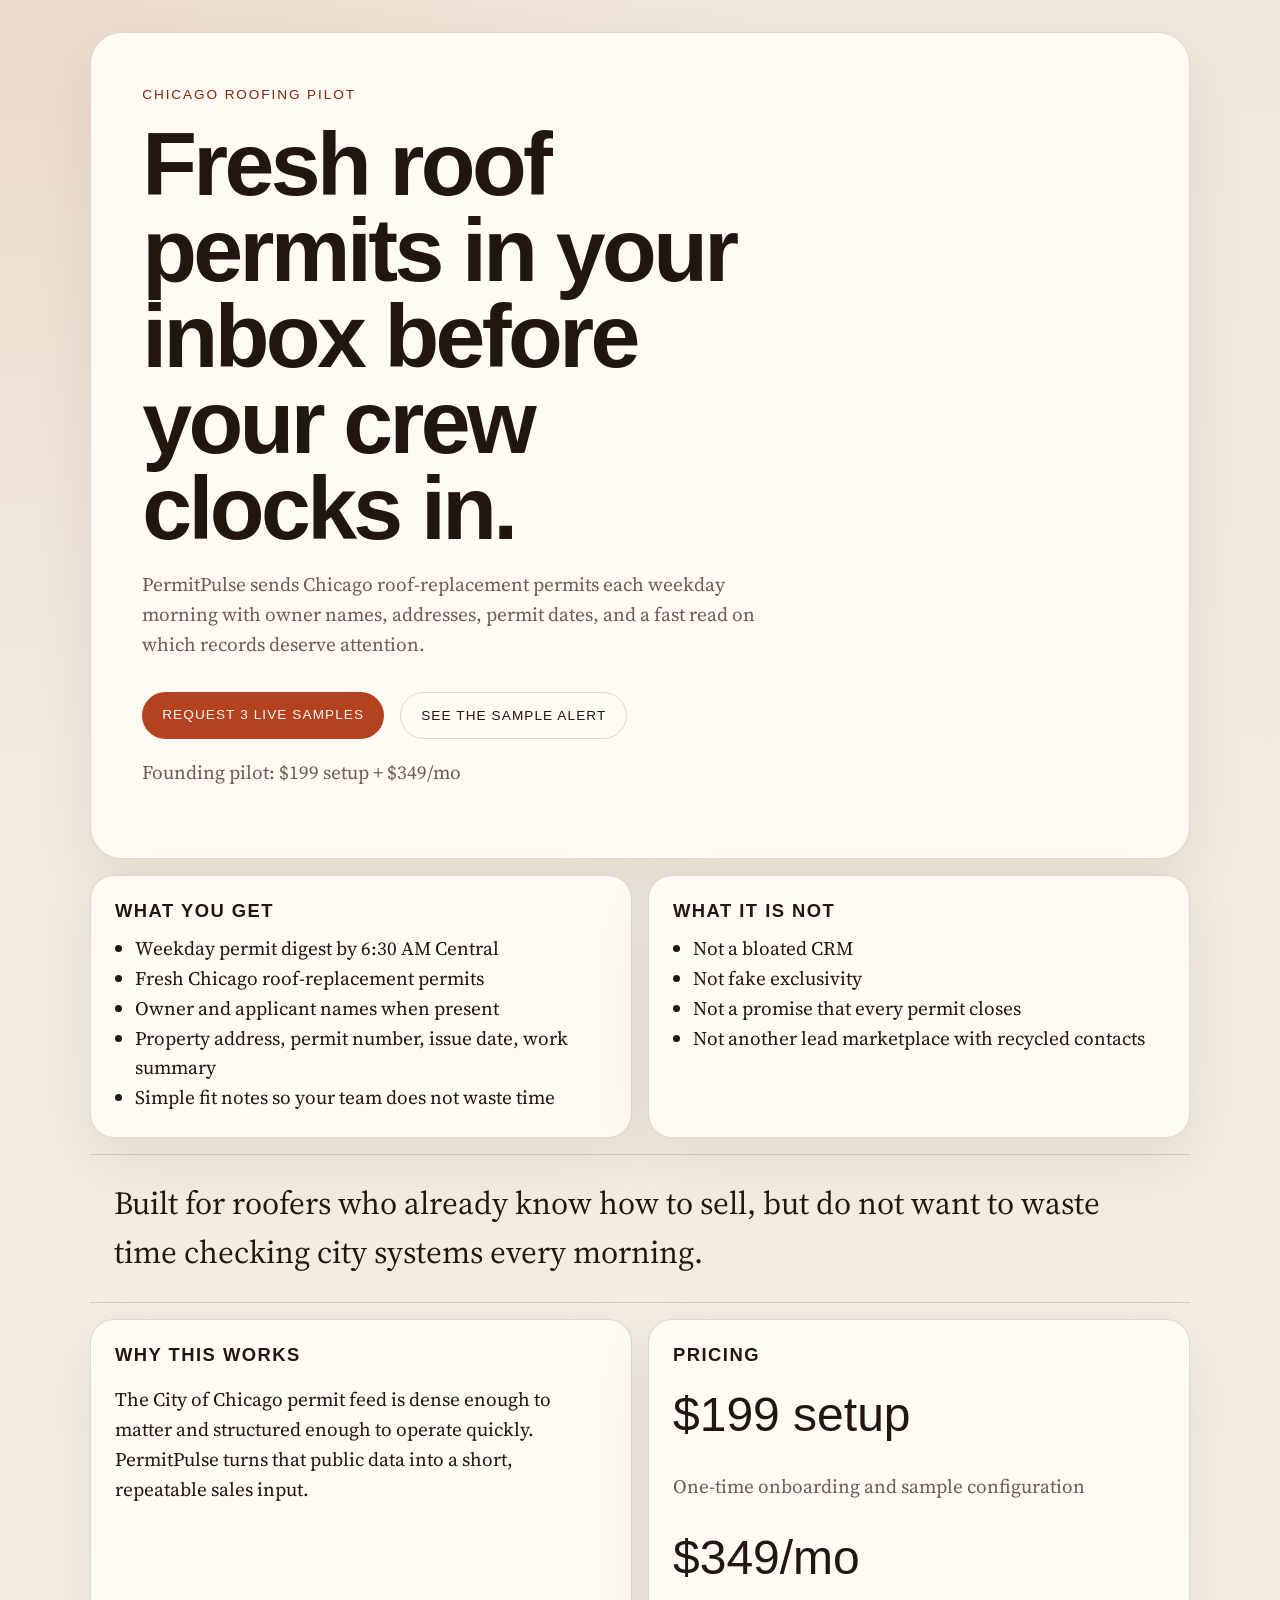
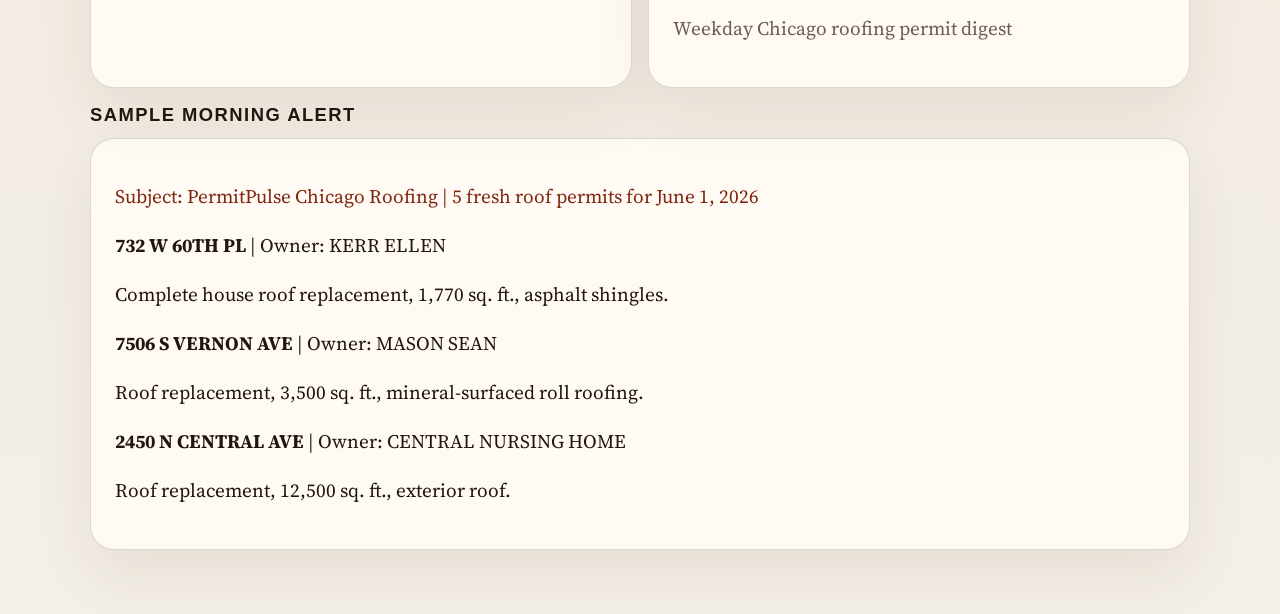
==== index.html @ eaee1e9c "Initial PermitPulse launch pack" ====
<!DOCTYPE html>
<html lang="en">
  <head>
    <meta charset="UTF-8" />
    <meta name="viewport" content="width=device-width, initial-scale=1.0" />
    <title>PermitPulse | Chicago Roofing Permit Alerts</title>
    <link rel="preconnect" href="https://fonts.googleapis.com" />
    <link rel="preconnect" href="https://fonts.gstatic.com" crossorigin />
    <link
      href="https://fonts.googleapis.com/css2?family=Archivo+Expanded:wght@500;700&family=Source+Serif+4:opsz,wght@8..60,400;8..60,600&display=swap"
      rel="stylesheet"
    />
    <link rel="stylesheet" href="styles.css" />
  </head>
  <body>
    <main class="page">
      <section class="hero">
        <p class="eyebrow">Chicago Roofing Pilot</p>
        <h1>Fresh roof permits in your inbox before your crew clocks in.</h1>
        <p class="lede">
          PermitPulse sends Chicago roof-replacement permits each weekday morning
          with owner names, addresses, permit dates, and a fast read on which
          records deserve attention.
        </p>
        <div class="hero-actions">
          <a class="button button-solid" href="mailto:your-email@example.com?subject=PermitPulse%20Chicago%20Roofing%20Pilot">
            Request 3 live samples
          </a>
          <a class="button button-ghost" href="#sample">See the sample alert</a>
        </div>
        <p class="meta">Founding pilot: $199 setup + $349/mo</p>
      </section>

      <section class="grid">
        <article>
          <h2>What you get</h2>
          <ul>
            <li>Weekday permit digest by 6:30 AM Central</li>
            <li>Fresh Chicago roof-replacement permits</li>
            <li>Owner and applicant names when present</li>
            <li>Property address, permit number, issue date, work summary</li>
            <li>Simple fit notes so your team does not waste time</li>
          </ul>
        </article>
        <article>
          <h2>What it is not</h2>
          <ul>
            <li>Not a bloated CRM</li>
            <li>Not fake exclusivity</li>
            <li>Not a promise that every permit closes</li>
            <li>Not another lead marketplace with recycled contacts</li>
          </ul>
        </article>
      </section>

      <section class="band">
        <p>
          Built for roofers who already know how to sell, but do not want to
          waste time checking city systems every morning.
        </p>
      </section>

      <section class="grid">
        <article>
          <h2>Why this works</h2>
          <p>
            The City of Chicago permit feed is dense enough to matter and
            structured enough to operate quickly. PermitPulse turns that public
            data into a short, repeatable sales input.
          </p>
        </article>
        <article>
          <h2>Pricing</h2>
          <p class="price">$199 setup</p>
          <p class="price-sub">One-time onboarding and sample configuration</p>
          <p class="price">$349/mo</p>
          <p class="price-sub">Weekday Chicago roofing permit digest</p>
        </article>
      </section>

      <section id="sample" class="sample">
        <h2>Sample morning alert</h2>
        <div class="sample-card">
          <p class="sample-subject">
            Subject: PermitPulse Chicago Roofing | 5 fresh roof permits for June 1, 2026
          </p>
          <p><strong>732 W 60TH PL</strong> | Owner: KERR ELLEN</p>
          <p>Complete house roof replacement, 1,770 sq. ft., asphalt shingles.</p>
          <p><strong>7506 S VERNON AVE</strong> | Owner: MASON SEAN</p>
          <p>Roof replacement, 3,500 sq. ft., mineral-surfaced roll roofing.</p>
          <p><strong>2450 N CENTRAL AVE</strong> | Owner: CENTRAL NURSING HOME</p>
          <p>Roof replacement, 12,500 sq. ft., exterior roof.</p>
        </div>
      </section>
    </main>
  </body>
</html>
---- styles.css ----
:root {
  --bg: #f4efe7;
  --paper: #fffaf2;
  --ink: #21170f;
  --muted: #6d5d50;
  --accent: #b4411f;
  --accent-deep: #7f2710;
  --line: rgba(33, 23, 15, 0.15);
}

* {
  box-sizing: border-box;
}

body {
  margin: 0;
  min-height: 100vh;
  background:
    radial-gradient(circle at top left, rgba(180, 65, 31, 0.08), transparent 30%),
    linear-gradient(180deg, #efe7db 0%, var(--bg) 100%);
  color: var(--ink);
  font-family: "Source Serif 4", serif;
}

.page {
  width: min(1100px, calc(100vw - 2rem));
  margin: 0 auto;
  padding: 2rem 0 4rem;
}

.hero,
.grid article,
.sample-card {
  background: color-mix(in srgb, var(--paper) 92%, white 8%);
  border: 1px solid var(--line);
  box-shadow: 0 24px 60px rgba(64, 38, 18, 0.08);
}

.hero {
  padding: clamp(2rem, 4vw, 4rem);
  border-radius: 2rem;
}

.eyebrow,
h1,
h2,
.price {
  font-family: "Archivo Expanded", sans-serif;
}

.eyebrow {
  margin: 0 0 1rem;
  color: var(--accent-deep);
  font-size: 0.85rem;
  letter-spacing: 0.14em;
  text-transform: uppercase;
}

h1 {
  margin: 0;
  max-width: 12ch;
  font-size: clamp(2.8rem, 7vw, 5.8rem);
  line-height: 0.96;
  letter-spacing: -0.04em;
}

.lede,
.meta,
li,
p {
  font-size: clamp(1.05rem, 2vw, 1.2rem);
  line-height: 1.55;
}

.lede {
  max-width: 40rem;
  color: var(--muted);
}

.hero-actions {
  display: flex;
  flex-wrap: wrap;
  gap: 1rem;
  margin: 2rem 0 1rem;
}

.button {
  display: inline-block;
  padding: 0.95rem 1.25rem;
  border-radius: 999px;
  font-family: "Archivo Expanded", sans-serif;
  font-size: 0.85rem;
  text-decoration: none;
  text-transform: uppercase;
  letter-spacing: 0.08em;
}

.button-solid {
  background: var(--accent);
  color: #fff6ef;
}

.button-ghost {
  border: 1px solid var(--line);
  color: var(--ink);
}

.meta,
.price-sub {
  color: var(--muted);
}

.grid {
  display: grid;
  grid-template-columns: repeat(2, minmax(0, 1fr));
  gap: 1rem;
  margin-top: 1rem;
}

.grid article,
.sample-card {
  padding: 1.5rem;
  border-radius: 1.5rem;
}

h2 {
  margin-top: 0;
  margin-bottom: 0.75rem;
  font-size: 1.15rem;
  text-transform: uppercase;
  letter-spacing: 0.08em;
}

ul {
  margin: 0;
  padding-left: 1.25rem;
}

.band {
  margin: 1rem 0;
  padding: 1.5rem;
  border-top: 1px solid var(--line);
  border-bottom: 1px solid var(--line);
}

.band p {
  margin: 0;
  font-size: clamp(1.3rem, 2.8vw, 2rem);
}

.price {
  margin: 0;
  font-size: clamp(2rem, 5vw, 3rem);
}

.sample {
  margin-top: 1rem;
}

.sample-subject {
  color: var(--accent-deep);
}

@media (max-width: 800px) {
  .grid {
    grid-template-columns: 1fr;
  }

  h1 {
    max-width: none;
  }
}
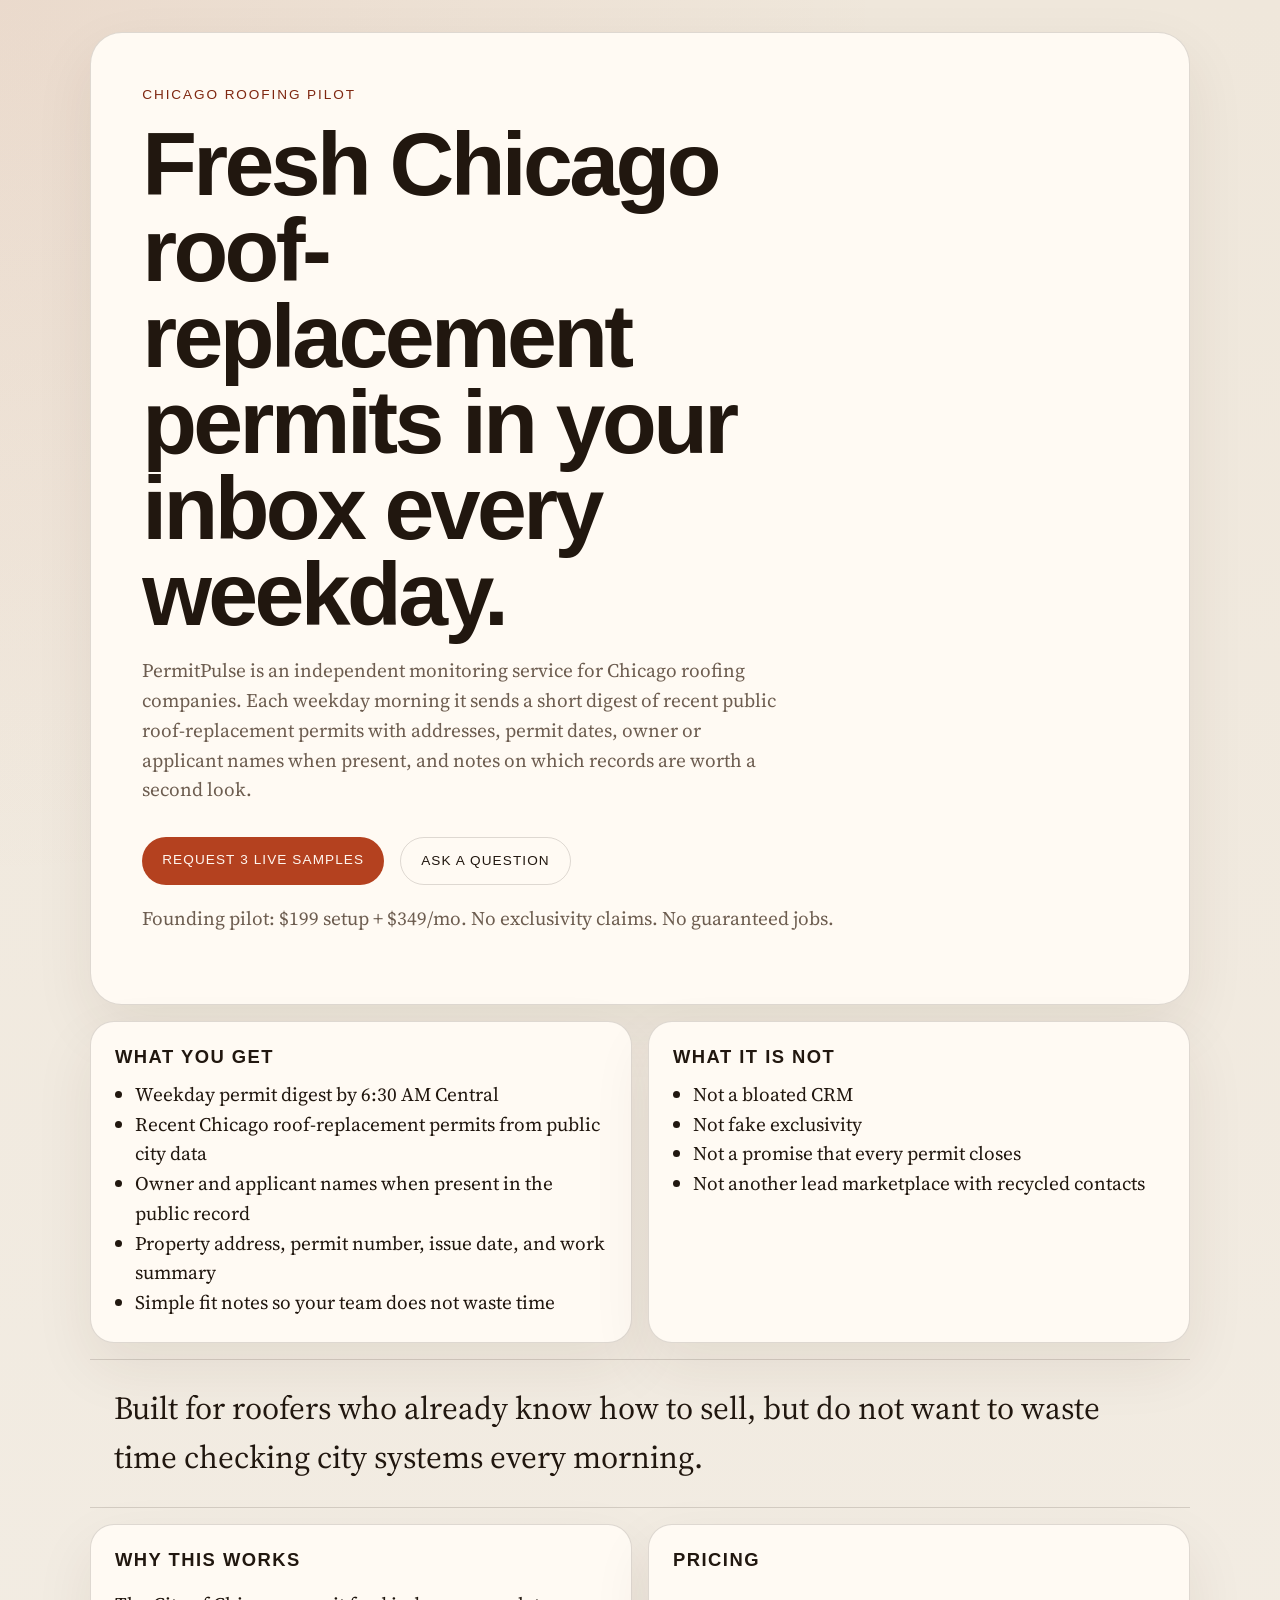
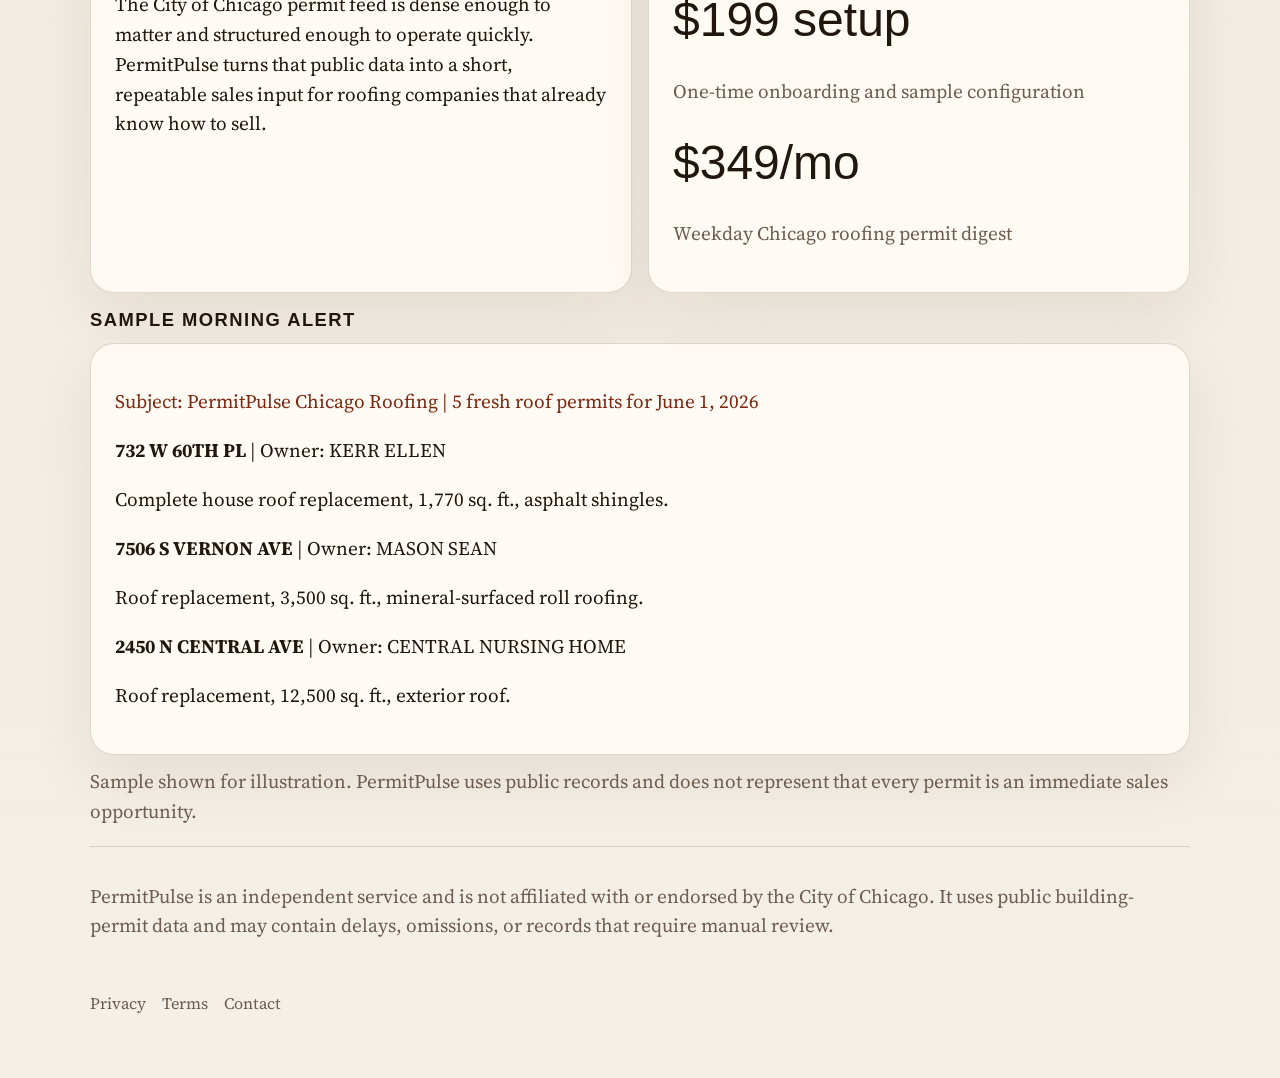
==== commit 2e53e100: "Finish PermitPulse pre-outreach launch state" ====
--- a/index.html
+++ b/index.html
@@ -16,19 +16,23 @@
     <main class="page">
       <section class="hero">
         <p class="eyebrow">Chicago Roofing Pilot</p>
-        <h1>Fresh roof permits in your inbox before your crew clocks in.</h1>
+        <h1>Fresh Chicago roof-replacement permits in your inbox every weekday.</h1>
         <p class="lede">
-          PermitPulse sends Chicago roof-replacement permits each weekday morning
-          with owner names, addresses, permit dates, and a fast read on which
-          records deserve attention.
+          PermitPulse is an independent monitoring service for Chicago roofing
+          companies. Each weekday morning it sends a short digest of recent
+          public roof-replacement permits with addresses, permit dates, owner or
+          applicant names when present, and notes on which records are worth a
+          second look.
         </p>
         <div class="hero-actions">
-          <a class="button button-solid" href="mailto:your-email@example.com?subject=PermitPulse%20Chicago%20Roofing%20Pilot">
+          <a class="button button-solid" href="mailto:henryvanness3@gmail.com?subject=PermitPulse%20Chicago%20Roofing%20Pilot%20Samples">
             Request 3 live samples
           </a>
-          <a class="button button-ghost" href="#sample">See the sample alert</a>
+          <a class="button button-ghost" href="mailto:henryvanness3@gmail.com?subject=PermitPulse%20Chicago%20Roofing%20Questions">
+            Ask a question
+          </a>
         </div>
-        <p class="meta">Founding pilot: $199 setup + $349/mo</p>
+        <p class="meta">Founding pilot: $199 setup + $349/mo. No exclusivity claims. No guaranteed jobs.</p>
       </section>
 
       <section class="grid">
@@ -36,9 +40,9 @@
           <h2>What you get</h2>
           <ul>
             <li>Weekday permit digest by 6:30 AM Central</li>
-            <li>Fresh Chicago roof-replacement permits</li>
-            <li>Owner and applicant names when present</li>
-            <li>Property address, permit number, issue date, work summary</li>
+            <li>Recent Chicago roof-replacement permits from public city data</li>
+            <li>Owner and applicant names when present in the public record</li>
+            <li>Property address, permit number, issue date, and work summary</li>
             <li>Simple fit notes so your team does not waste time</li>
           </ul>
         </article>
@@ -66,7 +70,8 @@
           <p>
             The City of Chicago permit feed is dense enough to matter and
             structured enough to operate quickly. PermitPulse turns that public
-            data into a short, repeatable sales input.
+            data into a short, repeatable sales input for roofing companies that
+            already know how to sell.
           </p>
         </article>
         <article>
@@ -91,7 +96,24 @@
           <p><strong>2450 N CENTRAL AVE</strong> | Owner: CENTRAL NURSING HOME</p>
           <p>Roof replacement, 12,500 sq. ft., exterior roof.</p>
         </div>
+        <p class="sample-note">
+          Sample shown for illustration. PermitPulse uses public records and does
+          not represent that every permit is an immediate sales opportunity.
+        </p>
       </section>
+      <section class="disclosure">
+        <p>
+          PermitPulse is an independent service and is not affiliated with or
+          endorsed by the City of Chicago. It uses public building-permit data
+          and may contain delays, omissions, or records that require manual
+          review.
+        </p>
+      </section>
+      <footer class="footer">
+        <a href="privacy.html">Privacy</a>
+        <a href="terms.html">Terms</a>
+        <a href="mailto:henryvanness3@gmail.com">Contact</a>
+      </footer>
     </main>
   </body>
 </html>
--- a/styles.css
+++ b/styles.css
@@ -161,6 +161,41 @@
   color: var(--accent-deep);
 }
 
+.sample-note,
+.disclosure p,
+.footer a {
+  color: var(--muted);
+}
+
+.sample-note {
+  margin-top: 0.75rem;
+}
+
+.disclosure {
+  margin-top: 1rem;
+  padding: 1rem 0;
+  border-top: 1px solid var(--line);
+}
+
+.footer {
+  display: flex;
+  flex-wrap: wrap;
+  gap: 1rem;
+  padding-top: 1rem;
+}
+
+.footer a {
+  text-decoration: none;
+}
+
+.legal-page .hero {
+  margin-bottom: 1rem;
+}
+
+.legal-grid {
+  margin-top: 0;
+}
+
 @media (max-width: 800px) {
   .grid {
     grid-template-columns: 1fr;
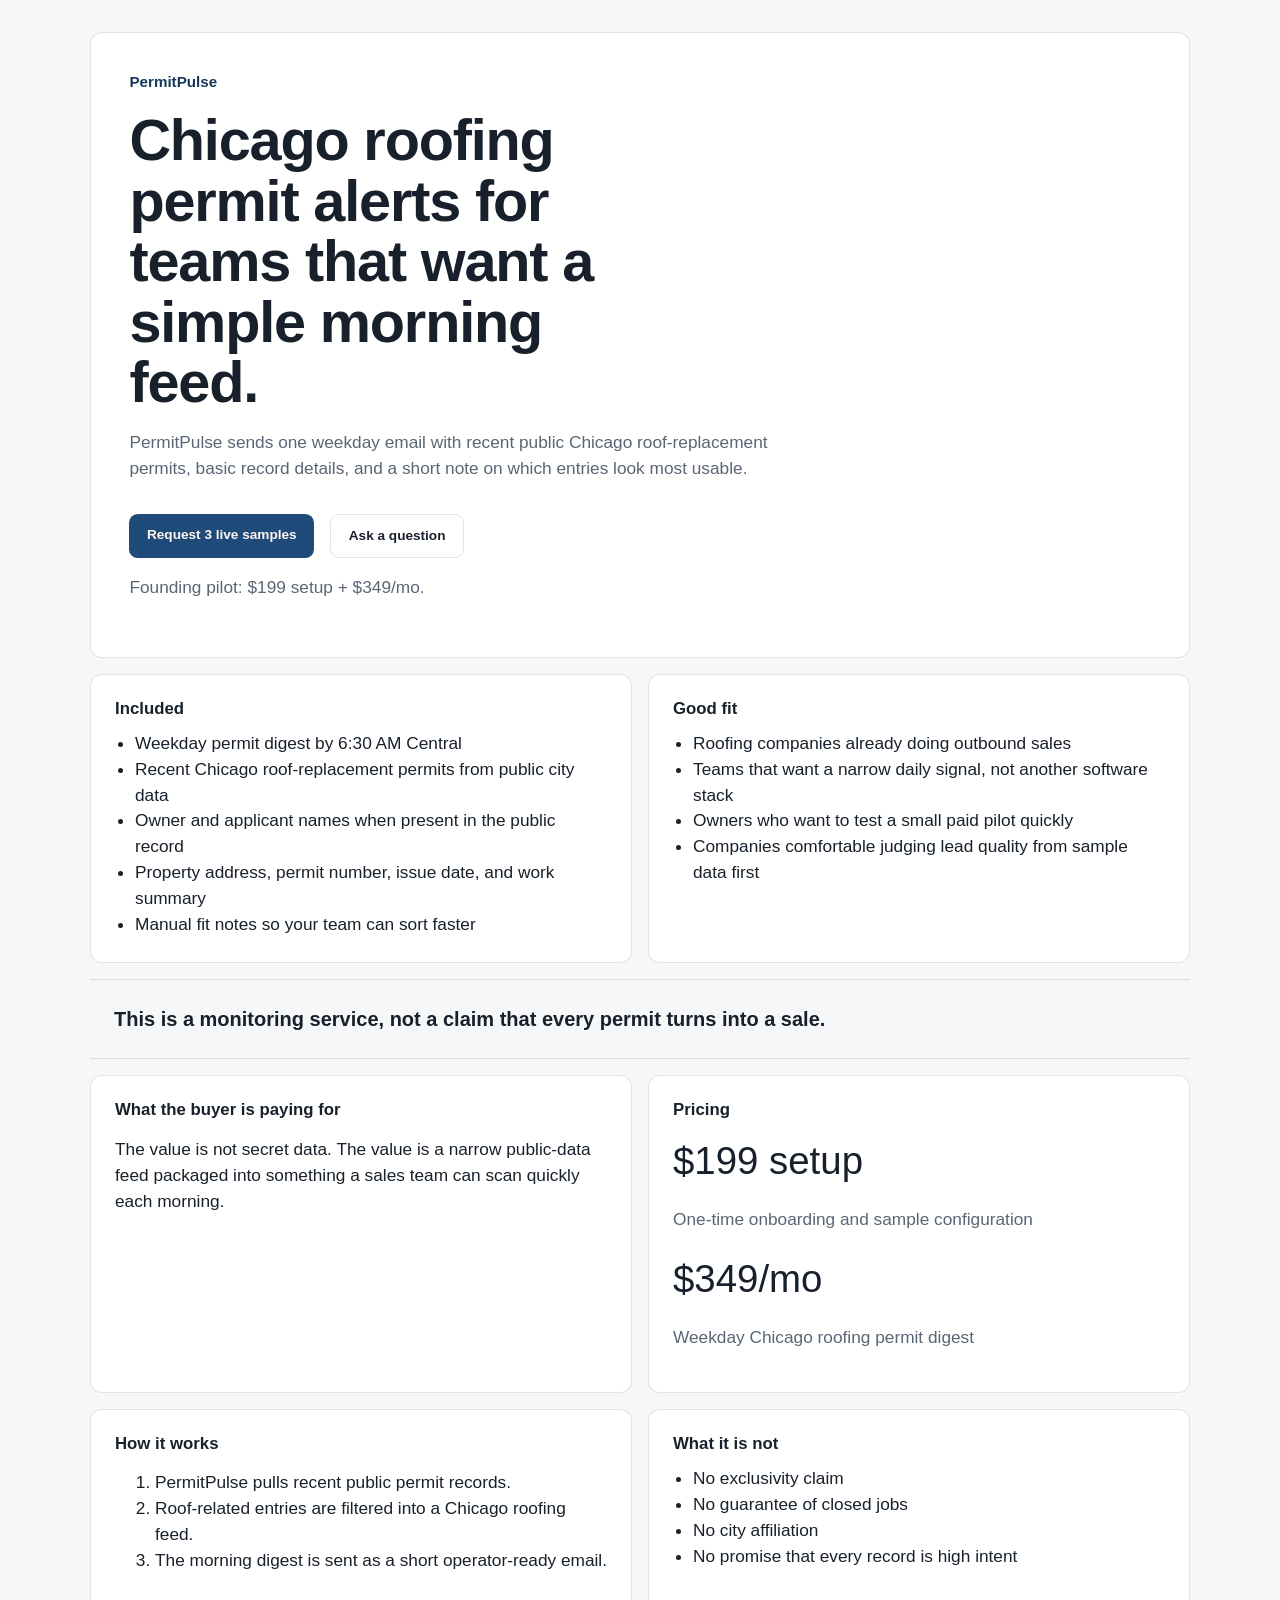
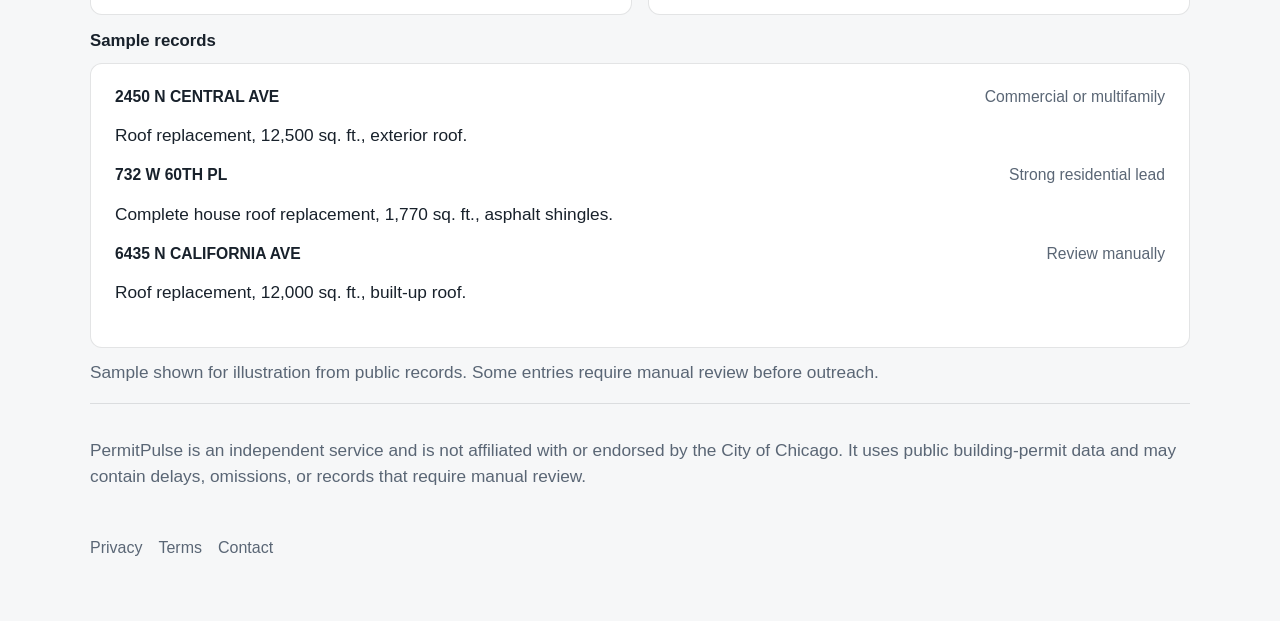
==== commit 6968f647: "Make landing page less vibe coded" ====
--- a/index.html
+++ b/index.html
@@ -4,25 +4,17 @@
     <meta charset="UTF-8" />
     <meta name="viewport" content="width=device-width, initial-scale=1.0" />
     <title>PermitPulse | Chicago Roofing Permit Alerts</title>
-    <link rel="preconnect" href="https://fonts.googleapis.com" />
-    <link rel="preconnect" href="https://fonts.gstatic.com" crossorigin />
-    <link
-      href="https://fonts.googleapis.com/css2?family=Archivo+Expanded:wght@500;700&family=Source+Serif+4:opsz,wght@8..60,400;8..60,600&display=swap"
-      rel="stylesheet"
-    />
     <link rel="stylesheet" href="styles.css" />
   </head>
   <body>
     <main class="page">
       <section class="hero">
-        <p class="eyebrow">Chicago Roofing Pilot</p>
-        <h1>Fresh Chicago roof-replacement permits in your inbox every weekday.</h1>
+        <p class="eyebrow">PermitPulse</p>
+        <h1>Chicago roofing permit alerts for teams that want a simple morning feed.</h1>
         <p class="lede">
-          PermitPulse is an independent monitoring service for Chicago roofing
-          companies. Each weekday morning it sends a short digest of recent
-          public roof-replacement permits with addresses, permit dates, owner or
-          applicant names when present, and notes on which records are worth a
-          second look.
+          PermitPulse sends one weekday email with recent public Chicago
+          roof-replacement permits, basic record details, and a short note on
+          which entries look most usable.
         </p>
         <div class="hero-actions">
           <a class="button button-solid" href="mailto:henryvanness3@gmail.com?subject=PermitPulse%20Chicago%20Roofing%20Pilot%20Samples">
@@ -32,46 +24,44 @@
             Ask a question
           </a>
         </div>
-        <p class="meta">Founding pilot: $199 setup + $349/mo. No exclusivity claims. No guaranteed jobs.</p>
+        <p class="meta">Founding pilot: $199 setup + $349/mo.</p>
       </section>
 
       <section class="grid">
         <article>
-          <h2>What you get</h2>
+          <h2>Included</h2>
           <ul>
             <li>Weekday permit digest by 6:30 AM Central</li>
             <li>Recent Chicago roof-replacement permits from public city data</li>
             <li>Owner and applicant names when present in the public record</li>
             <li>Property address, permit number, issue date, and work summary</li>
-            <li>Simple fit notes so your team does not waste time</li>
+            <li>Manual fit notes so your team can sort faster</li>
           </ul>
         </article>
         <article>
-          <h2>What it is not</h2>
+          <h2>Good fit</h2>
           <ul>
-            <li>Not a bloated CRM</li>
-            <li>Not fake exclusivity</li>
-            <li>Not a promise that every permit closes</li>
-            <li>Not another lead marketplace with recycled contacts</li>
+            <li>Roofing companies already doing outbound sales</li>
+            <li>Teams that want a narrow daily signal, not another software stack</li>
+            <li>Owners who want to test a small paid pilot quickly</li>
+            <li>Companies comfortable judging lead quality from sample data first</li>
           </ul>
         </article>
       </section>
 
       <section class="band">
         <p>
-          Built for roofers who already know how to sell, but do not want to
-          waste time checking city systems every morning.
+          This is a monitoring service, not a claim that every permit turns into
+          a sale.
         </p>
       </section>
 
       <section class="grid">
         <article>
-          <h2>Why this works</h2>
+          <h2>What the buyer is paying for</h2>
           <p>
-            The City of Chicago permit feed is dense enough to matter and
-            structured enough to operate quickly. PermitPulse turns that public
-            data into a short, repeatable sales input for roofing companies that
-            already know how to sell.
+            The value is not secret data. The value is a narrow public-data feed
+            packaged into something a sales team can scan quickly each morning.
           </p>
         </article>
         <article>
@@ -83,22 +73,48 @@
         </article>
       </section>
 
+      <section class="grid">
+        <article>
+          <h2>How it works</h2>
+          <ol>
+            <li>PermitPulse pulls recent public permit records.</li>
+            <li>Roof-related entries are filtered into a Chicago roofing feed.</li>
+            <li>The morning digest is sent as a short operator-ready email.</li>
+          </ol>
+        </article>
+        <article>
+          <h2>What it is not</h2>
+          <ul>
+            <li>No exclusivity claim</li>
+            <li>No guarantee of closed jobs</li>
+            <li>No city affiliation</li>
+            <li>No promise that every record is high intent</li>
+          </ul>
+        </article>
+      </section>
+
       <section id="sample" class="sample">
-        <h2>Sample morning alert</h2>
+        <h2>Sample records</h2>
         <div class="sample-card">
-          <p class="sample-subject">
-            Subject: PermitPulse Chicago Roofing | 5 fresh roof permits for June 1, 2026
-          </p>
-          <p><strong>732 W 60TH PL</strong> | Owner: KERR ELLEN</p>
+          <div class="sample-row">
+            <strong>2450 N CENTRAL AVE</strong>
+            <span>Commercial or multifamily</span>
+          </div>
+          <p>Roof replacement, 12,500 sq. ft., exterior roof.</p>
+          <div class="sample-row">
+            <strong>732 W 60TH PL</strong>
+            <span>Strong residential lead</span>
+          </div>
           <p>Complete house roof replacement, 1,770 sq. ft., asphalt shingles.</p>
-          <p><strong>7506 S VERNON AVE</strong> | Owner: MASON SEAN</p>
-          <p>Roof replacement, 3,500 sq. ft., mineral-surfaced roll roofing.</p>
-          <p><strong>2450 N CENTRAL AVE</strong> | Owner: CENTRAL NURSING HOME</p>
-          <p>Roof replacement, 12,500 sq. ft., exterior roof.</p>
+          <div class="sample-row">
+            <strong>6435 N CALIFORNIA AVE</strong>
+            <span>Review manually</span>
+          </div>
+          <p>Roof replacement, 12,000 sq. ft., built-up roof.</p>
         </div>
         <p class="sample-note">
-          Sample shown for illustration. PermitPulse uses public records and does
-          not represent that every permit is an immediate sales opportunity.
+          Sample shown for illustration from public records. Some entries require
+          manual review before outreach.
         </p>
       </section>
       <section class="disclosure">
--- a/styles.css
+++ b/styles.css
@@ -1,11 +1,11 @@
 :root {
-  --bg: #f4efe7;
-  --paper: #fffaf2;
-  --ink: #21170f;
-  --muted: #6d5d50;
-  --accent: #b4411f;
-  --accent-deep: #7f2710;
-  --line: rgba(33, 23, 15, 0.15);
+  --bg: #f6f7f8;
+  --paper: #ffffff;
+  --ink: #18212b;
+  --muted: #5a6675;
+  --accent: #1f4b7a;
+  --accent-deep: #17385c;
+  --line: rgba(24, 33, 43, 0.12);
 }
 
 * {
@@ -15,11 +15,9 @@
 body {
   margin: 0;
   min-height: 100vh;
-  background:
-    radial-gradient(circle at top left, rgba(180, 65, 31, 0.08), transparent 30%),
-    linear-gradient(180deg, #efe7db 0%, var(--bg) 100%);
+  background: var(--bg);
   color: var(--ink);
-  font-family: "Source Serif 4", serif;
+  font-family: "Helvetica Neue", Helvetica, Arial, sans-serif;
 }
 
 .page {
@@ -31,45 +29,47 @@
 .hero,
 .grid article,
 .sample-card {
-  background: color-mix(in srgb, var(--paper) 92%, white 8%);
+  background: var(--paper);
   border: 1px solid var(--line);
-  box-shadow: 0 24px 60px rgba(64, 38, 18, 0.08);
+  box-shadow: none;
 }
 
 .hero {
-  padding: clamp(2rem, 4vw, 4rem);
-  border-radius: 2rem;
+  padding: clamp(1.5rem, 3vw, 2.5rem);
+  border-radius: 0.75rem;
 }
 
 .eyebrow,
 h1,
 h2,
 .price {
-  font-family: "Archivo Expanded", sans-serif;
+  font-family: inherit;
 }
 
 .eyebrow {
   margin: 0 0 1rem;
   color: var(--accent-deep);
-  font-size: 0.85rem;
-  letter-spacing: 0.14em;
-  text-transform: uppercase;
+  font-size: 0.95rem;
+  font-weight: 600;
+  letter-spacing: 0;
+  text-transform: none;
 }
 
 h1 {
   margin: 0;
-  max-width: 12ch;
-  font-size: clamp(2.8rem, 7vw, 5.8rem);
-  line-height: 0.96;
-  letter-spacing: -0.04em;
+  max-width: 16ch;
+  font-size: clamp(2.1rem, 5vw, 3.6rem);
+  line-height: 1.05;
+  letter-spacing: -0.02em;
+  font-weight: 700;
 }
 
 .lede,
 .meta,
 li,
 p {
-  font-size: clamp(1.05rem, 2vw, 1.2rem);
-  line-height: 1.55;
+  font-size: clamp(1rem, 1.8vw, 1.08rem);
+  line-height: 1.5;
 }
 
 .lede {
@@ -86,13 +86,14 @@
 
 .button {
   display: inline-block;
-  padding: 0.95rem 1.25rem;
-  border-radius: 999px;
-  font-family: "Archivo Expanded", sans-serif;
+  padding: 0.85rem 1.1rem;
+  border-radius: 0.55rem;
+  font-family: inherit;
+  font-weight: 600;
   font-size: 0.85rem;
   text-decoration: none;
-  text-transform: uppercase;
-  letter-spacing: 0.08em;
+  text-transform: none;
+  letter-spacing: 0;
 }
 
 .button-solid {
@@ -120,15 +121,15 @@
 .grid article,
 .sample-card {
   padding: 1.5rem;
-  border-radius: 1.5rem;
+  border-radius: 0.75rem;
 }
 
 h2 {
   margin-top: 0;
   margin-bottom: 0.75rem;
-  font-size: 1.15rem;
-  text-transform: uppercase;
-  letter-spacing: 0.08em;
+  font-size: 1.05rem;
+  text-transform: none;
+  letter-spacing: 0;
 }
 
 ul {
@@ -145,12 +146,13 @@
 
 .band p {
   margin: 0;
-  font-size: clamp(1.3rem, 2.8vw, 2rem);
+  font-size: clamp(1.05rem, 2vw, 1.25rem);
+  font-weight: 600;
 }
 
 .price {
   margin: 0;
-  font-size: clamp(2rem, 5vw, 3rem);
+  font-size: clamp(1.7rem, 4vw, 2.4rem);
 }
 
 .sample {
@@ -159,6 +161,24 @@
 
 .sample-subject {
   color: var(--accent-deep);
+}
+
+.sample-row {
+  display: flex;
+  justify-content: space-between;
+  gap: 1rem;
+  align-items: baseline;
+  margin-top: 1rem;
+  font-size: 0.98rem;
+}
+
+.sample-row:first-child {
+  margin-top: 0;
+}
+
+.sample-row span {
+  color: var(--muted);
+  white-space: nowrap;
 }
 
 .sample-note,
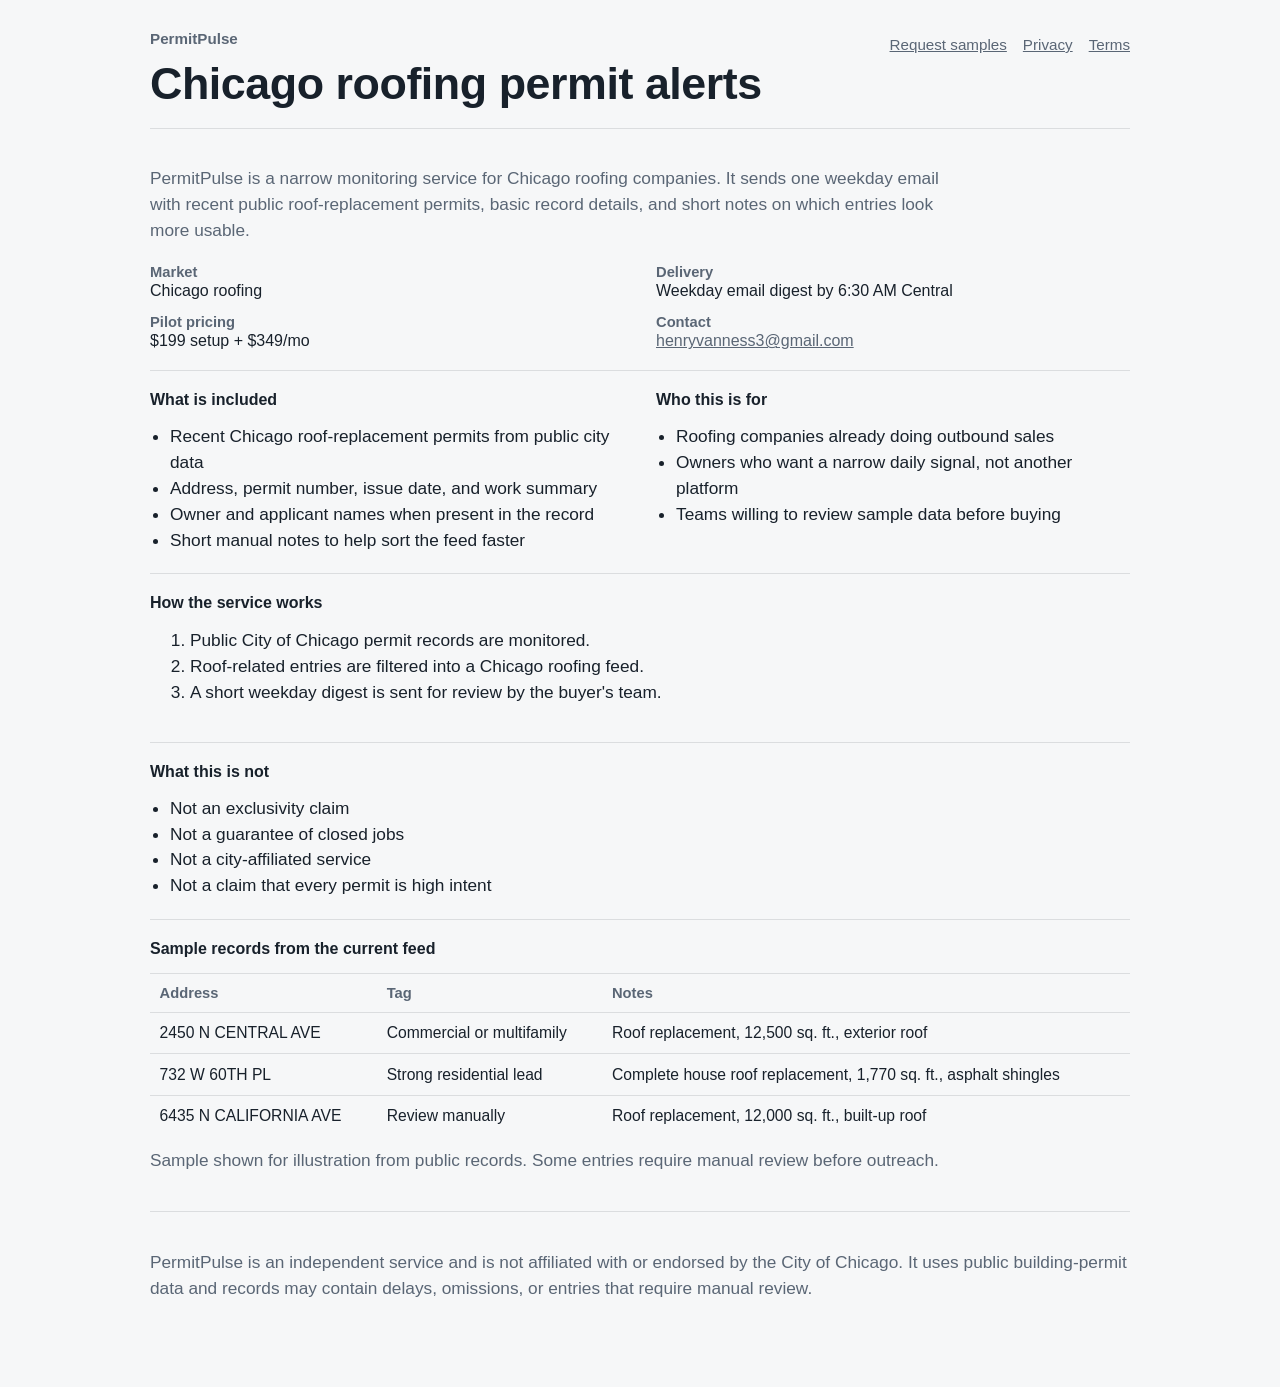
==== commit b32b633f: "Make site plainer and more credible" ====
--- a/index.html
+++ b/index.html
@@ -8,128 +8,125 @@
   </head>
   <body>
     <main class="page">
-      <section class="hero">
-        <p class="eyebrow">PermitPulse</p>
-        <h1>Chicago roofing permit alerts for teams that want a simple morning feed.</h1>
+      <header class="site-header">
+        <div>
+          <p class="eyebrow">PermitPulse</p>
+          <h1>Chicago roofing permit alerts</h1>
+        </div>
+        <div class="header-links">
+          <a href="mailto:henryvanness3@gmail.com?subject=PermitPulse%20Chicago%20Roofing%20Pilot%20Samples">Request samples</a>
+          <a href="privacy.html">Privacy</a>
+          <a href="terms.html">Terms</a>
+        </div>
+      </header>
+
+      <section class="section">
         <p class="lede">
-          PermitPulse sends one weekday email with recent public Chicago
-          roof-replacement permits, basic record details, and a short note on
-          which entries look most usable.
+          PermitPulse is a narrow monitoring service for Chicago roofing companies.
+          It sends one weekday email with recent public roof-replacement permits,
+          basic record details, and short notes on which entries look more usable.
         </p>
-        <div class="hero-actions">
-          <a class="button button-solid" href="mailto:henryvanness3@gmail.com?subject=PermitPulse%20Chicago%20Roofing%20Pilot%20Samples">
-            Request 3 live samples
-          </a>
-          <a class="button button-ghost" href="mailto:henryvanness3@gmail.com?subject=PermitPulse%20Chicago%20Roofing%20Questions">
-            Ask a question
-          </a>
-        </div>
-        <p class="meta">Founding pilot: $199 setup + $349/mo.</p>
+        <dl class="facts">
+          <div>
+            <dt>Market</dt>
+            <dd>Chicago roofing</dd>
+          </div>
+          <div>
+            <dt>Delivery</dt>
+            <dd>Weekday email digest by 6:30 AM Central</dd>
+          </div>
+          <div>
+            <dt>Pilot pricing</dt>
+            <dd>$199 setup + $349/mo</dd>
+          </div>
+          <div>
+            <dt>Contact</dt>
+            <dd><a href="mailto:henryvanness3@gmail.com">henryvanness3@gmail.com</a></dd>
+          </div>
+        </dl>
       </section>
 
-      <section class="grid">
-        <article>
-          <h2>Included</h2>
+      <section class="section two-col">
+        <div>
+          <h2>What is included</h2>
           <ul>
-            <li>Weekday permit digest by 6:30 AM Central</li>
             <li>Recent Chicago roof-replacement permits from public city data</li>
-            <li>Owner and applicant names when present in the public record</li>
-            <li>Property address, permit number, issue date, and work summary</li>
-            <li>Manual fit notes so your team can sort faster</li>
+            <li>Address, permit number, issue date, and work summary</li>
+            <li>Owner and applicant names when present in the record</li>
+            <li>Short manual notes to help sort the feed faster</li>
           </ul>
-        </article>
-        <article>
-          <h2>Good fit</h2>
+        </div>
+        <div>
+          <h2>Who this is for</h2>
           <ul>
             <li>Roofing companies already doing outbound sales</li>
-            <li>Teams that want a narrow daily signal, not another software stack</li>
-            <li>Owners who want to test a small paid pilot quickly</li>
-            <li>Companies comfortable judging lead quality from sample data first</li>
+            <li>Owners who want a narrow daily signal, not another platform</li>
+            <li>Teams willing to review sample data before buying</li>
           </ul>
-        </article>
+        </div>
       </section>
 
-      <section class="band">
-        <p>
-          This is a monitoring service, not a claim that every permit turns into
-          a sale.
-        </p>
+      <section class="section">
+        <h2>How the service works</h2>
+        <ol>
+          <li>Public City of Chicago permit records are monitored.</li>
+          <li>Roof-related entries are filtered into a Chicago roofing feed.</li>
+          <li>A short weekday digest is sent for review by the buyer's team.</li>
+        </ol>
       </section>
 
-      <section class="grid">
-        <article>
-          <h2>What the buyer is paying for</h2>
-          <p>
-            The value is not secret data. The value is a narrow public-data feed
-            packaged into something a sales team can scan quickly each morning.
-          </p>
-        </article>
-        <article>
-          <h2>Pricing</h2>
-          <p class="price">$199 setup</p>
-          <p class="price-sub">One-time onboarding and sample configuration</p>
-          <p class="price">$349/mo</p>
-          <p class="price-sub">Weekday Chicago roofing permit digest</p>
-        </article>
+      <section class="section">
+        <h2>What this is not</h2>
+        <ul>
+          <li>Not an exclusivity claim</li>
+          <li>Not a guarantee of closed jobs</li>
+          <li>Not a city-affiliated service</li>
+          <li>Not a claim that every permit is high intent</li>
+        </ul>
       </section>
 
-      <section class="grid">
-        <article>
-          <h2>How it works</h2>
-          <ol>
-            <li>PermitPulse pulls recent public permit records.</li>
-            <li>Roof-related entries are filtered into a Chicago roofing feed.</li>
-            <li>The morning digest is sent as a short operator-ready email.</li>
-          </ol>
-        </article>
-        <article>
-          <h2>What it is not</h2>
-          <ul>
-            <li>No exclusivity claim</li>
-            <li>No guarantee of closed jobs</li>
-            <li>No city affiliation</li>
-            <li>No promise that every record is high intent</li>
-          </ul>
-        </article>
-      </section>
-
-      <section id="sample" class="sample">
-        <h2>Sample records</h2>
-        <div class="sample-card">
-          <div class="sample-row">
-            <strong>2450 N CENTRAL AVE</strong>
-            <span>Commercial or multifamily</span>
-          </div>
-          <p>Roof replacement, 12,500 sq. ft., exterior roof.</p>
-          <div class="sample-row">
-            <strong>732 W 60TH PL</strong>
-            <span>Strong residential lead</span>
-          </div>
-          <p>Complete house roof replacement, 1,770 sq. ft., asphalt shingles.</p>
-          <div class="sample-row">
-            <strong>6435 N CALIFORNIA AVE</strong>
-            <span>Review manually</span>
-          </div>
-          <p>Roof replacement, 12,000 sq. ft., built-up roof.</p>
-        </div>
+      <section id="sample" class="section">
+        <h2>Sample records from the current feed</h2>
+        <table class="sample-table">
+          <thead>
+            <tr>
+              <th>Address</th>
+              <th>Tag</th>
+              <th>Notes</th>
+            </tr>
+          </thead>
+          <tbody>
+            <tr>
+              <td>2450 N CENTRAL AVE</td>
+              <td>Commercial or multifamily</td>
+              <td>Roof replacement, 12,500 sq. ft., exterior roof</td>
+            </tr>
+            <tr>
+              <td>732 W 60TH PL</td>
+              <td>Strong residential lead</td>
+              <td>Complete house roof replacement, 1,770 sq. ft., asphalt shingles</td>
+            </tr>
+            <tr>
+              <td>6435 N CALIFORNIA AVE</td>
+              <td>Review manually</td>
+              <td>Roof replacement, 12,000 sq. ft., built-up roof</td>
+            </tr>
+          </tbody>
+        </table>
         <p class="sample-note">
           Sample shown for illustration from public records. Some entries require
           manual review before outreach.
         </p>
       </section>
-      <section class="disclosure">
+
+      <section class="section disclosure">
         <p>
           PermitPulse is an independent service and is not affiliated with or
           endorsed by the City of Chicago. It uses public building-permit data
-          and may contain delays, omissions, or records that require manual
-          review.
+          and records may contain delays, omissions, or entries that require
+          manual review.
         </p>
       </section>
-      <footer class="footer">
-        <a href="privacy.html">Privacy</a>
-        <a href="terms.html">Terms</a>
-        <a href="mailto:henryvanness3@gmail.com">Contact</a>
-      </footer>
     </main>
   </body>
 </html>
--- a/styles.css
+++ b/styles.css
@@ -21,34 +21,35 @@
 }
 
 .page {
-  width: min(1100px, calc(100vw - 2rem));
+  width: min(980px, calc(100vw - 2rem));
   margin: 0 auto;
-  padding: 2rem 0 4rem;
+  padding: 1.5rem 0 3rem;
 }
 
-.hero,
-.grid article,
-.sample-card {
-  background: var(--paper);
-  border: 1px solid var(--line);
-  box-shadow: none;
+.site-header,
+.section {
+  border-bottom: 1px solid var(--line);
 }
 
-.hero {
-  padding: clamp(1.5rem, 3vw, 2.5rem);
-  border-radius: 0.75rem;
+.site-header {
+  display: flex;
+  justify-content: space-between;
+  gap: 1rem;
+  align-items: flex-start;
+  padding: 0.25rem 0 1.25rem;
 }
 
-.eyebrow,
-h1,
-h2,
-.price {
-  font-family: inherit;
+.header-links {
+  display: flex;
+  flex-wrap: wrap;
+  gap: 1rem;
+  padding-top: 0.5rem;
+  font-size: 0.95rem;
 }
 
 .eyebrow {
-  margin: 0 0 1rem;
-  color: var(--accent-deep);
+  margin: 0 0 0.5rem;
+  color: var(--muted);
   font-size: 0.95rem;
   font-weight: 600;
   letter-spacing: 0;
@@ -57,15 +58,14 @@
 
 h1 {
   margin: 0;
-  max-width: 16ch;
-  font-size: clamp(2.1rem, 5vw, 3.6rem);
-  line-height: 1.05;
-  letter-spacing: -0.02em;
+  max-width: none;
+  font-size: clamp(1.9rem, 4vw, 2.8rem);
+  line-height: 1.1;
+  letter-spacing: -0.01em;
   font-weight: 700;
 }
 
 .lede,
-.meta,
 li,
 p {
   font-size: clamp(1rem, 1.8vw, 1.08rem);
@@ -73,117 +73,79 @@
 }
 
 .lede {
-  max-width: 40rem;
+  max-width: 50rem;
   color: var(--muted);
 }
 
-.hero-actions {
-  display: flex;
-  flex-wrap: wrap;
-  gap: 1rem;
-  margin: 2rem 0 1rem;
-}
-
-.button {
-  display: inline-block;
-  padding: 0.85rem 1.1rem;
-  border-radius: 0.55rem;
-  font-family: inherit;
-  font-weight: 600;
-  font-size: 0.85rem;
-  text-decoration: none;
-  text-transform: none;
-  letter-spacing: 0;
-}
-
-.button-solid {
-  background: var(--accent);
-  color: #fff6ef;
-}
-
-.button-ghost {
-  border: 1px solid var(--line);
-  color: var(--ink);
-}
-
-.meta,
-.price-sub {
-  color: var(--muted);
-}
-
-.grid {
-  display: grid;
-  grid-template-columns: repeat(2, minmax(0, 1fr));
-  gap: 1rem;
-  margin-top: 1rem;
-}
-
-.grid article,
-.sample-card {
-  padding: 1.5rem;
-  border-radius: 0.75rem;
+.section {
+  padding: 1.25rem 0;
 }
 
 h2 {
   margin-top: 0;
-  margin-bottom: 0.75rem;
-  font-size: 1.05rem;
+  margin-bottom: 0.9rem;
+  font-size: 1rem;
   text-transform: none;
   letter-spacing: 0;
 }
 
 ul {
-  margin: 0;
+  margin: 0.25rem 0 0;
   padding-left: 1.25rem;
 }
 
-.band {
-  margin: 1rem 0;
-  padding: 1.5rem;
-  border-top: 1px solid var(--line);
-  border-bottom: 1px solid var(--line);
+.two-col {
+  display: grid;
+  grid-template-columns: repeat(2, minmax(0, 1fr));
+  gap: 2rem;
 }
 
-.band p {
-  margin: 0;
-  font-size: clamp(1.05rem, 2vw, 1.25rem);
+.facts {
+  display: grid;
+  grid-template-columns: repeat(2, minmax(0, 1fr));
+  gap: 0.85rem 2rem;
+  margin: 1.25rem 0 0;
+}
+
+.facts div {
+  display: grid;
+  gap: 0.15rem;
+}
+
+.facts dt {
+  color: var(--muted);
+  font-size: 0.92rem;
   font-weight: 600;
 }
 
-.price {
+.facts dd {
   margin: 0;
-  font-size: clamp(1.7rem, 4vw, 2.4rem);
 }
 
-.sample {
-  margin-top: 1rem;
+.sample-table {
+  width: 100%;
+  border-collapse: collapse;
+  margin-top: 0.4rem;
 }
 
-.sample-subject {
-  color: var(--accent-deep);
-}
-
-.sample-row {
-  display: flex;
-  justify-content: space-between;
-  gap: 1rem;
-  align-items: baseline;
-  margin-top: 1rem;
+.sample-table th,
+.sample-table td {
+  padding: 0.7rem 0.6rem;
+  border-top: 1px solid var(--line);
+  vertical-align: top;
+  text-align: left;
   font-size: 0.98rem;
 }
 
-.sample-row:first-child {
-  margin-top: 0;
-}
-
-.sample-row span {
+.sample-table th {
+  font-size: 0.92rem;
   color: var(--muted);
-  white-space: nowrap;
 }
 
 .sample-note,
 .disclosure p,
-.footer a {
+.header-links a,
+.facts a {
   color: var(--muted);
 }
 
@@ -192,36 +154,18 @@
 }
 
 .disclosure {
-  margin-top: 1rem;
-  padding: 1rem 0;
-  border-top: 1px solid var(--line);
-}
-
-.footer {
-  display: flex;
-  flex-wrap: wrap;
-  gap: 1rem;
-  padding-top: 1rem;
-}
-
-.footer a {
-  text-decoration: none;
-}
-
-.legal-page .hero {
-  margin-bottom: 1rem;
-}
-
-.legal-grid {
-  margin-top: 0;
+  border-bottom: 0;
 }
 
 @media (max-width: 800px) {
-  .grid {
+  .site-header,
+  .two-col,
+  .facts {
     grid-template-columns: 1fr;
+    display: grid;
   }
 
-  h1 {
-    max-width: none;
+  .site-header {
+    gap: 0.5rem;
   }
 }
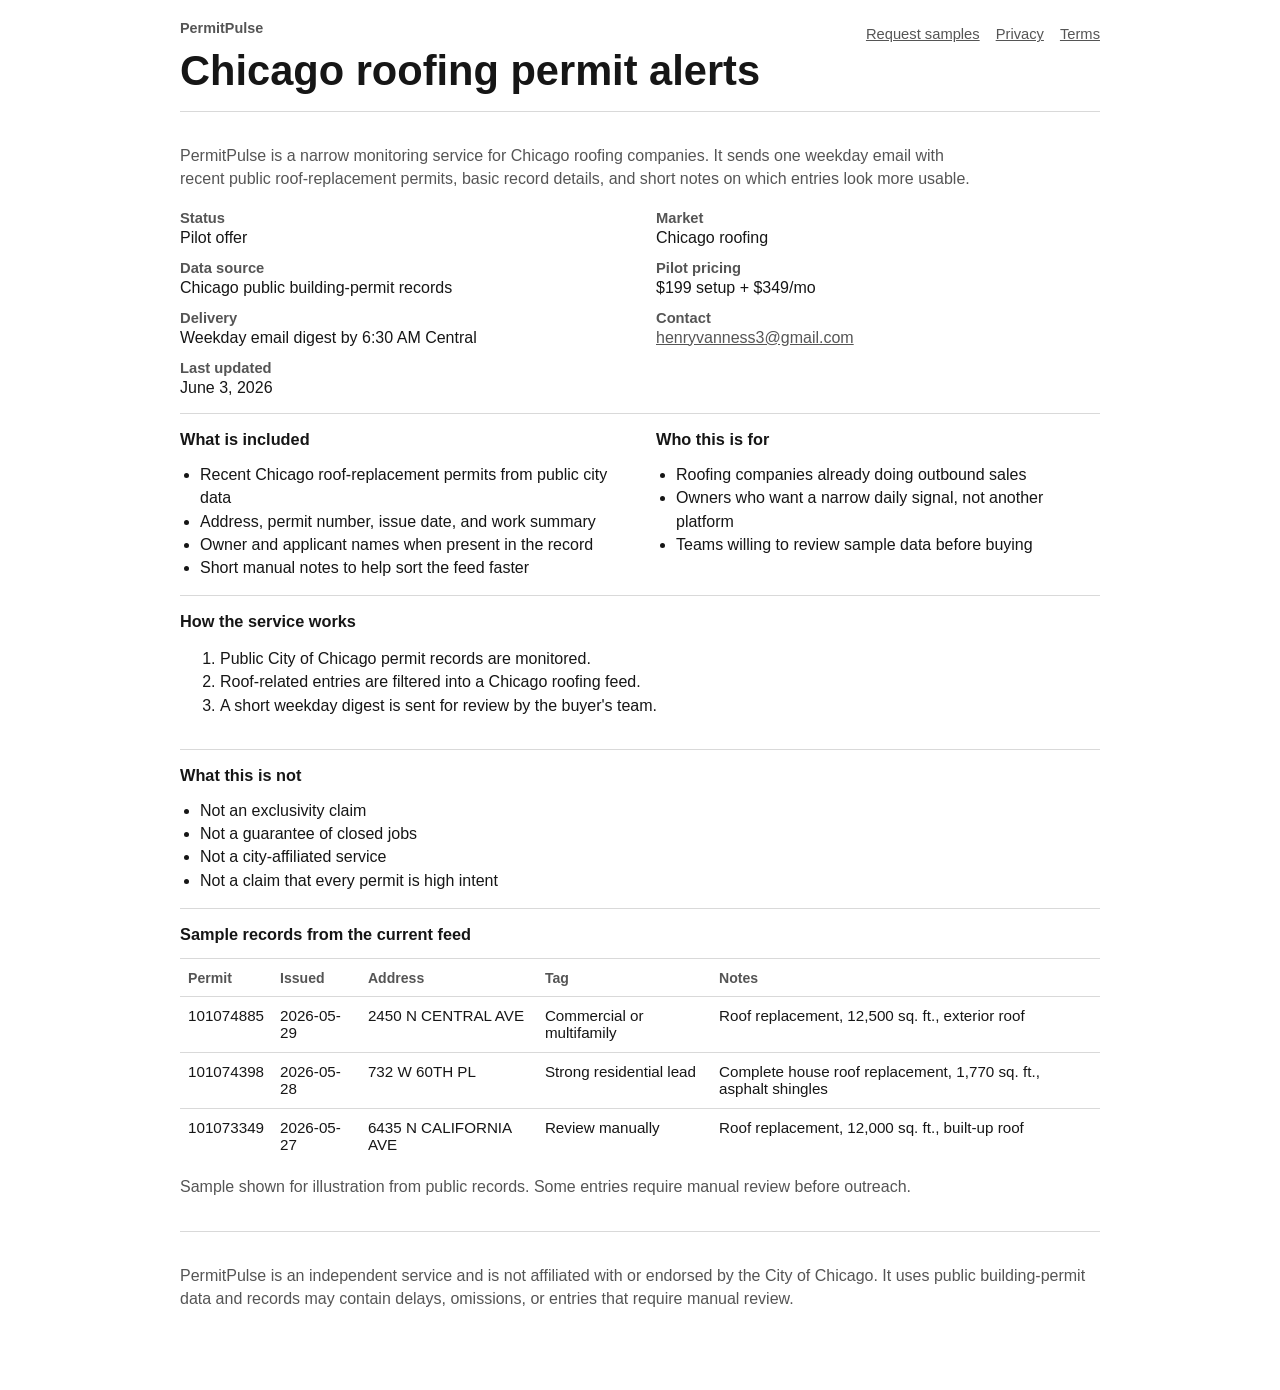
==== commit 32a3de5c: "Reduce landing page polish and increase specificity" ====
--- a/index.html
+++ b/index.html
@@ -28,20 +28,32 @@
         </p>
         <dl class="facts">
           <div>
+            <dt>Status</dt>
+            <dd>Pilot offer</dd>
+          </div>
+          <div>
             <dt>Market</dt>
             <dd>Chicago roofing</dd>
+          </div>
+          <div>
+            <dt>Data source</dt>
+            <dd>Chicago public building-permit records</dd>
+          </div>
+          <div>
+            <dt>Pilot pricing</dt>
+            <dd>$199 setup + $349/mo</dd>
           </div>
           <div>
             <dt>Delivery</dt>
             <dd>Weekday email digest by 6:30 AM Central</dd>
           </div>
           <div>
-            <dt>Pilot pricing</dt>
-            <dd>$199 setup + $349/mo</dd>
+            <dt>Contact</dt>
+            <dd><a href="mailto:henryvanness3@gmail.com">henryvanness3@gmail.com</a></dd>
           </div>
           <div>
-            <dt>Contact</dt>
-            <dd><a href="mailto:henryvanness3@gmail.com">henryvanness3@gmail.com</a></dd>
+            <dt>Last updated</dt>
+            <dd>June 3, 2026</dd>
           </div>
         </dl>
       </section>
@@ -90,6 +102,8 @@
         <table class="sample-table">
           <thead>
             <tr>
+              <th>Permit</th>
+              <th>Issued</th>
               <th>Address</th>
               <th>Tag</th>
               <th>Notes</th>
@@ -97,16 +111,22 @@
           </thead>
           <tbody>
             <tr>
+              <td>101074885</td>
+              <td>2026-05-29</td>
               <td>2450 N CENTRAL AVE</td>
               <td>Commercial or multifamily</td>
               <td>Roof replacement, 12,500 sq. ft., exterior roof</td>
             </tr>
             <tr>
+              <td>101074398</td>
+              <td>2026-05-28</td>
               <td>732 W 60TH PL</td>
               <td>Strong residential lead</td>
               <td>Complete house roof replacement, 1,770 sq. ft., asphalt shingles</td>
             </tr>
             <tr>
+              <td>101073349</td>
+              <td>2026-05-27</td>
               <td>6435 N CALIFORNIA AVE</td>
               <td>Review manually</td>
               <td>Roof replacement, 12,000 sq. ft., built-up roof</td>
--- a/styles.css
+++ b/styles.css
@@ -1,11 +1,8 @@
 :root {
-  --bg: #f6f7f8;
-  --paper: #ffffff;
-  --ink: #18212b;
-  --muted: #5a6675;
-  --accent: #1f4b7a;
-  --accent-deep: #17385c;
-  --line: rgba(24, 33, 43, 0.12);
+  --bg: #ffffff;
+  --ink: #161616;
+  --muted: #555555;
+  --line: #d9d9d9;
 }
 
 * {
@@ -17,13 +14,13 @@
   min-height: 100vh;
   background: var(--bg);
   color: var(--ink);
-  font-family: "Helvetica Neue", Helvetica, Arial, sans-serif;
+  font-family: Arial, Helvetica, sans-serif;
 }
 
 .page {
-  width: min(980px, calc(100vw - 2rem));
+  width: min(920px, calc(100vw - 2rem));
   margin: 0 auto;
-  padding: 1.5rem 0 3rem;
+  padding: 1rem 0 3rem;
 }
 
 .site-header,
@@ -36,7 +33,7 @@
   justify-content: space-between;
   gap: 1rem;
   align-items: flex-start;
-  padding: 0.25rem 0 1.25rem;
+  padding: 0.15rem 0 1rem;
 }
 
 .header-links {
@@ -44,14 +41,14 @@
   flex-wrap: wrap;
   gap: 1rem;
   padding-top: 0.5rem;
-  font-size: 0.95rem;
+  font-size: 0.92rem;
 }
 
 .eyebrow {
   margin: 0 0 0.5rem;
   color: var(--muted);
-  font-size: 0.95rem;
-  font-weight: 600;
+  font-size: 0.9rem;
+  font-weight: 700;
   letter-spacing: 0;
   text-transform: none;
 }
@@ -59,17 +56,17 @@
 h1 {
   margin: 0;
   max-width: none;
-  font-size: clamp(1.9rem, 4vw, 2.8rem);
-  line-height: 1.1;
-  letter-spacing: -0.01em;
+  font-size: clamp(2rem, 4vw, 2.6rem);
+  line-height: 1.15;
+  letter-spacing: 0;
   font-weight: 700;
 }
 
 .lede,
 li,
 p {
-  font-size: clamp(1rem, 1.8vw, 1.08rem);
-  line-height: 1.5;
+  font-size: 1rem;
+  line-height: 1.45;
 }
 
 .lede {
@@ -78,13 +75,14 @@
 }
 
 .section {
-  padding: 1.25rem 0;
+  padding: 1rem 0;
 }
 
 h2 {
   margin-top: 0;
   margin-bottom: 0.9rem;
-  font-size: 1rem;
+  font-size: 1.02rem;
+  font-weight: 700;
   text-transform: none;
   letter-spacing: 0;
 }
@@ -130,15 +128,15 @@
 
 .sample-table th,
 .sample-table td {
-  padding: 0.7rem 0.6rem;
+  padding: 0.65rem 0.5rem;
   border-top: 1px solid var(--line);
   vertical-align: top;
   text-align: left;
-  font-size: 0.98rem;
+  font-size: 0.95rem;
 }
 
 .sample-table th {
-  font-size: 0.92rem;
+  font-size: 0.88rem;
   color: var(--muted);
 }
 
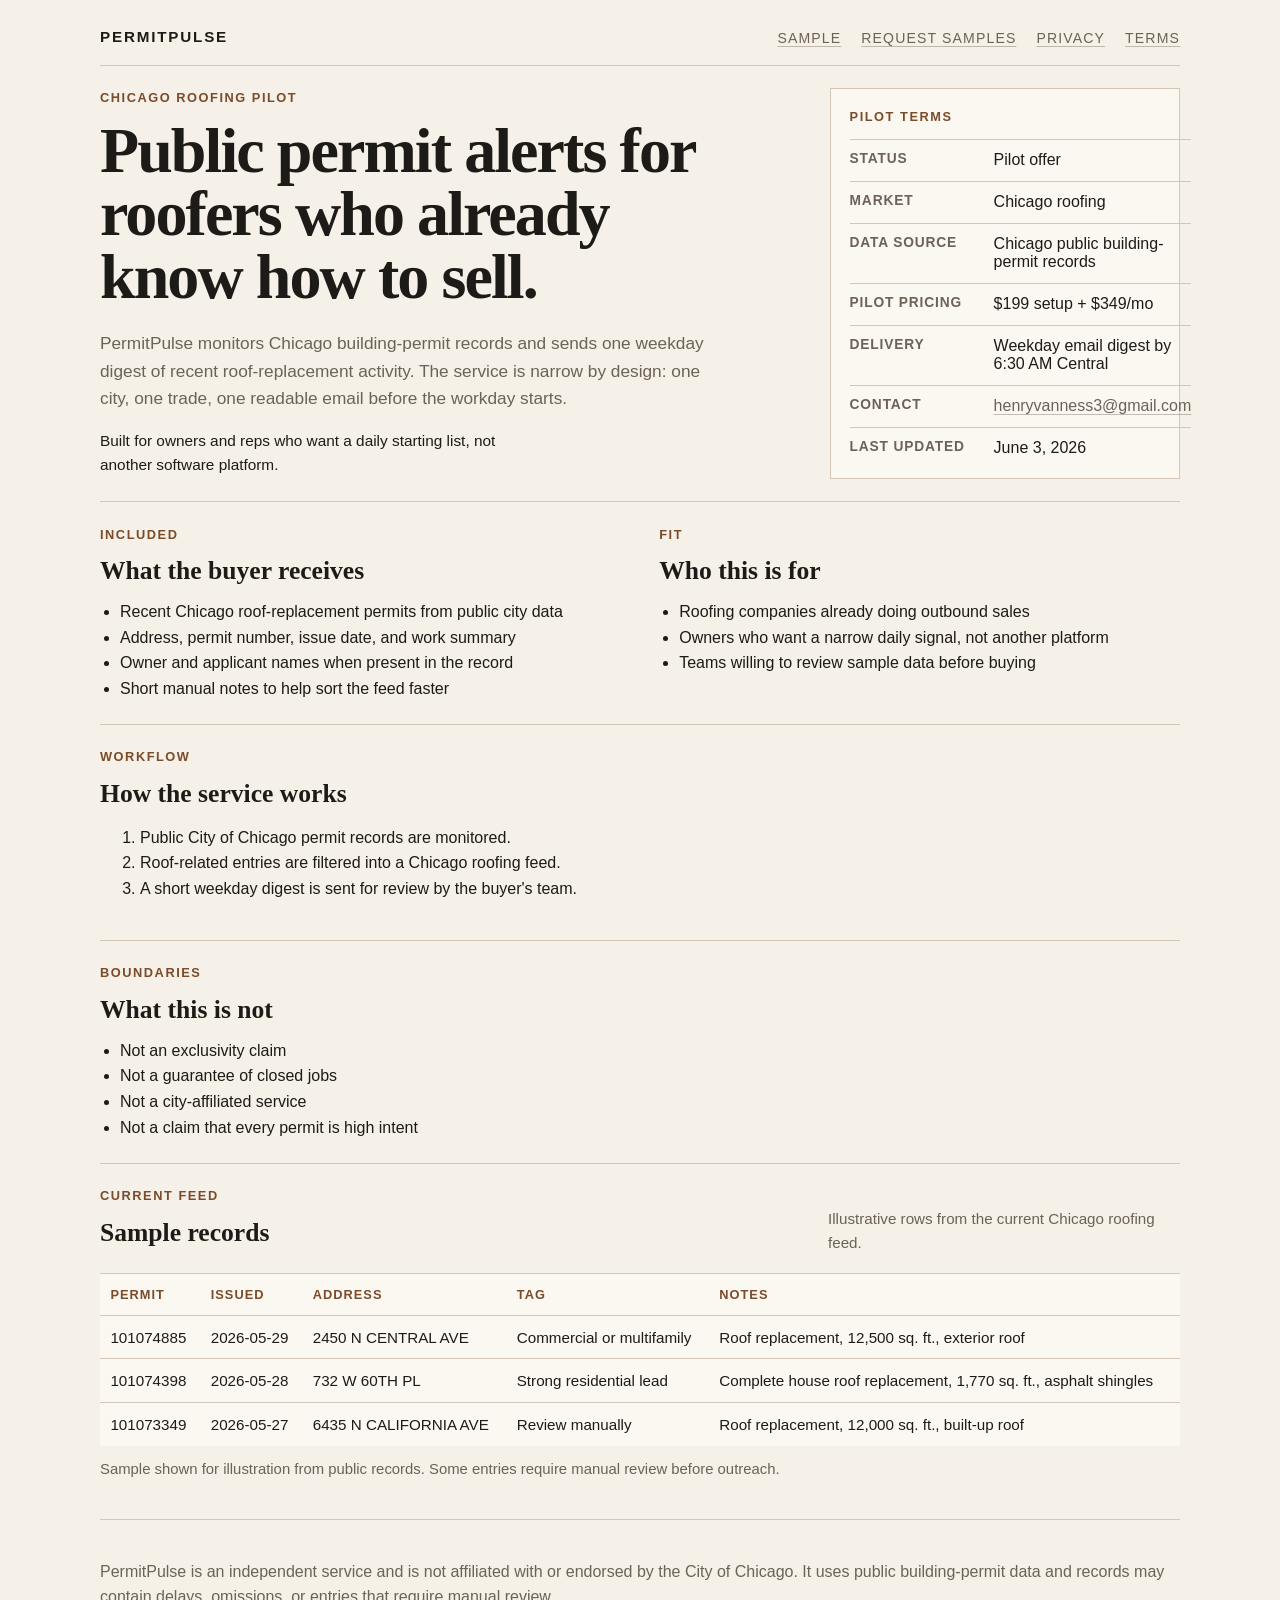
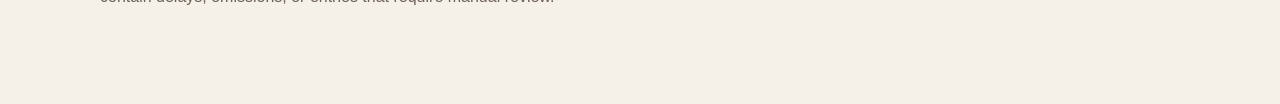
==== commit 7267a480: "Rebalance PermitPulse homepage with editorial layout" ====
--- a/index.html
+++ b/index.html
@@ -9,24 +9,33 @@
   <body>
     <main class="page">
       <header class="site-header">
-        <div>
-          <p class="eyebrow">PermitPulse</p>
-          <h1>Chicago roofing permit alerts</h1>
-        </div>
+        <p class="brand">PermitPulse</p>
         <div class="header-links">
+          <a href="#sample">Sample</a>
           <a href="mailto:henryvanness3@gmail.com?subject=PermitPulse%20Chicago%20Roofing%20Pilot%20Samples">Request samples</a>
           <a href="privacy.html">Privacy</a>
           <a href="terms.html">Terms</a>
         </div>
       </header>
 
-      <section class="section">
-        <p class="lede">
-          PermitPulse is a narrow monitoring service for Chicago roofing companies.
-          It sends one weekday email with recent public roof-replacement permits,
-          basic record details, and short notes on which entries look more usable.
-        </p>
-        <dl class="facts">
+      <section class="hero section">
+        <div class="hero-copy">
+          <p class="eyebrow">Chicago roofing pilot</p>
+          <h1>Public permit alerts for roofers who already know how to sell.</h1>
+          <p class="lede">
+            PermitPulse monitors Chicago building-permit records and sends one
+            weekday digest of recent roof-replacement activity. The service is
+            narrow by design: one city, one trade, one readable email before the
+            workday starts.
+          </p>
+          <p class="hero-note">
+            Built for owners and reps who want a daily starting list, not another
+            software platform.
+          </p>
+        </div>
+        <aside class="hero-rail">
+          <p class="rail-title">Pilot terms</p>
+          <dl class="facts">
           <div>
             <dt>Status</dt>
             <dd>Pilot offer</dd>
@@ -55,12 +64,14 @@
             <dt>Last updated</dt>
             <dd>June 3, 2026</dd>
           </div>
-        </dl>
+          </dl>
+        </aside>
       </section>
 
       <section class="section two-col">
         <div>
-          <h2>What is included</h2>
+          <p class="section-kicker">Included</p>
+          <h2>What the buyer receives</h2>
           <ul>
             <li>Recent Chicago roof-replacement permits from public city data</li>
             <li>Address, permit number, issue date, and work summary</li>
@@ -69,6 +80,7 @@
           </ul>
         </div>
         <div>
+          <p class="section-kicker">Fit</p>
           <h2>Who this is for</h2>
           <ul>
             <li>Roofing companies already doing outbound sales</li>
@@ -79,6 +91,7 @@
       </section>
 
       <section class="section">
+        <p class="section-kicker">Workflow</p>
         <h2>How the service works</h2>
         <ol>
           <li>Public City of Chicago permit records are monitored.</li>
@@ -88,6 +101,7 @@
       </section>
 
       <section class="section">
+        <p class="section-kicker">Boundaries</p>
         <h2>What this is not</h2>
         <ul>
           <li>Not an exclusivity claim</li>
@@ -98,7 +112,13 @@
       </section>
 
       <section id="sample" class="section">
-        <h2>Sample records from the current feed</h2>
+        <div class="section-head">
+          <div>
+            <p class="section-kicker">Current feed</p>
+            <h2>Sample records</h2>
+          </div>
+          <p class="section-aside">Illustrative rows from the current Chicago roofing feed.</p>
+        </div>
         <table class="sample-table">
           <thead>
             <tr>
--- a/styles.css
+++ b/styles.css
@@ -1,8 +1,10 @@
 :root {
-  --bg: #ffffff;
-  --ink: #161616;
-  --muted: #555555;
-  --line: #d9d9d9;
+  --bg: #f5f0e8;
+  --panel: #fbf8f2;
+  --ink: #1d1b18;
+  --muted: #6c6258;
+  --line: #d4c7b8;
+  --accent: #7b4b2a;
 }
 
 * {
@@ -14,13 +16,13 @@
   min-height: 100vh;
   background: var(--bg);
   color: var(--ink);
-  font-family: Arial, Helvetica, sans-serif;
+  font-family: "Avenir Next", "Segoe UI", sans-serif;
 }
 
 .page {
-  width: min(920px, calc(100vw - 2rem));
+  width: min(1080px, calc(100vw - 2.5rem));
   margin: 0 auto;
-  padding: 1rem 0 3rem;
+  padding: 1.2rem 0 3.5rem;
 }
 
 .site-header,
@@ -33,55 +35,92 @@
   justify-content: space-between;
   gap: 1rem;
   align-items: flex-start;
-  padding: 0.15rem 0 1rem;
+  padding: 0.35rem 0 1rem;
 }
 
 .header-links {
   display: flex;
   flex-wrap: wrap;
-  gap: 1rem;
-  padding-top: 0.5rem;
-  font-size: 0.92rem;
-}
-
-.eyebrow {
-  margin: 0 0 0.5rem;
-  color: var(--muted);
-  font-size: 0.9rem;
-  font-weight: 700;
-  letter-spacing: 0;
-  text-transform: none;
+  gap: 1.25rem;
+  padding-top: 0.35rem;
+  font-size: 0.88rem;
+  text-transform: uppercase;
+  letter-spacing: 0.08em;
+}
+
+.brand {
+  margin: 0;
+  font-size: 0.95rem;
+  font-weight: 700;
+  letter-spacing: 0.12em;
+  text-transform: uppercase;
+}
+
+.hero {
+  display: grid;
+  grid-template-columns: minmax(0, 1.65fr) minmax(17rem, 0.85fr);
+  gap: clamp(2rem, 4vw, 4rem);
+  align-items: start;
+  padding-top: 1.2rem;
+  padding-bottom: 1.5rem;
+}
+
+.hero-copy {
+  max-width: 42rem;
+}
+
+.eyebrow,
+.section-kicker,
+.rail-title {
+  margin: 0 0 0.7rem;
+  color: var(--accent);
+  font-size: 0.8rem;
+  font-weight: 700;
+  letter-spacing: 0.12em;
+  text-transform: uppercase;
 }
 
 h1 {
   margin: 0;
   max-width: none;
-  font-size: clamp(2rem, 4vw, 2.6rem);
-  line-height: 1.15;
-  letter-spacing: 0;
-  font-weight: 700;
+  font-family: "Iowan Old Style", "Palatino Linotype", "Book Antiqua", Georgia, serif;
+  font-size: clamp(2.6rem, 5vw, 4.9rem);
+  line-height: 0.98;
+  letter-spacing: -0.03em;
+  font-weight: 600;
+  text-wrap: balance;
 }
 
 .lede,
 li,
 p {
   font-size: 1rem;
-  line-height: 1.45;
+  line-height: 1.6;
 }
 
 .lede {
-  max-width: 50rem;
-  color: var(--muted);
+  max-width: 38rem;
+  color: var(--muted);
+  margin: 1.35rem 0 0;
+  font-size: 1.08rem;
+}
+
+.hero-note {
+  max-width: 28rem;
+  margin: 1rem 0 0;
+  font-size: 0.96rem;
+  color: var(--ink);
 }
 
 .section {
-  padding: 1rem 0;
+  padding: 1.4rem 0;
 }
 
 h2 {
   margin-top: 0;
-  margin-bottom: 0.9rem;
-  font-size: 1.02rem;
+  margin-bottom: 0.8rem;
+  font-family: "Iowan Old Style", "Palatino Linotype", "Book Antiqua", Georgia, serif;
+  font-size: clamp(1.45rem, 2vw, 2rem);
   font-weight: 700;
   text-transform: none;
   letter-spacing: 0;
@@ -95,40 +134,67 @@
 .two-col {
   display: grid;
   grid-template-columns: repeat(2, minmax(0, 1fr));
-  gap: 2rem;
+  gap: clamp(1.5rem, 3vw, 3rem);
 }
 
 .facts {
   display: grid;
-  grid-template-columns: repeat(2, minmax(0, 1fr));
-  gap: 0.85rem 2rem;
-  margin: 1.25rem 0 0;
+  grid-template-columns: 1fr;
+  gap: 0;
+  margin: 0;
 }
 
 .facts div {
   display: grid;
-  gap: 0.15rem;
+  grid-template-columns: 8rem 1fr;
+  gap: 0.35rem 1rem;
+  padding: 0.72rem 0;
+  border-top: 1px solid var(--line);
+}
+
+.hero-rail {
+  background: var(--panel);
+  padding: 1.1rem 1.15rem 0.55rem;
+  border: 1px solid var(--line);
 }
 
 .facts dt {
   color: var(--muted);
-  font-size: 0.92rem;
-  font-weight: 600;
+  font-size: 0.86rem;
+  font-weight: 700;
+  text-transform: uppercase;
+  letter-spacing: 0.06em;
 }
 
 .facts dd {
   margin: 0;
+}
+
+.section-head {
+  display: flex;
+  justify-content: space-between;
+  gap: 1.5rem;
+  align-items: end;
+  margin-bottom: 0.8rem;
+}
+
+.section-aside {
+  max-width: 22rem;
+  margin: 0 0 0.3rem;
+  font-size: 0.95rem;
+  color: var(--muted);
 }
 
 .sample-table {
   width: 100%;
   border-collapse: collapse;
-  margin-top: 0.4rem;
+  margin-top: 0.2rem;
+  background: var(--panel);
 }
 
 .sample-table th,
 .sample-table td {
-  padding: 0.65rem 0.5rem;
+  padding: 0.8rem 0.65rem;
   border-top: 1px solid var(--line);
   vertical-align: top;
   text-align: left;
@@ -136,8 +202,11 @@
 }
 
 .sample-table th {
-  font-size: 0.88rem;
-  color: var(--muted);
+  font-size: 0.8rem;
+  color: var(--accent);
+  text-transform: uppercase;
+  letter-spacing: 0.08em;
+  font-weight: 700;
 }
 
 .sample-note,
@@ -147,8 +216,15 @@
   color: var(--muted);
 }
 
+.header-links a,
+.facts a {
+  text-decoration-color: color-mix(in srgb, var(--muted) 40%, transparent);
+  text-underline-offset: 0.18em;
+}
+
 .sample-note {
-  margin-top: 0.75rem;
+  margin-top: 0.8rem;
+  font-size: 0.93rem;
 }
 
 .disclosure {
@@ -157,13 +233,19 @@
 
 @media (max-width: 800px) {
   .site-header,
+  .hero,
   .two-col,
-  .facts {
+  .section-head {
+    display: grid;
     grid-template-columns: 1fr;
-    display: grid;
   }
 
   .site-header {
     gap: 0.5rem;
   }
-}
+
+  .facts div {
+    grid-template-columns: 1fr;
+    gap: 0.2rem;
+  }
+}
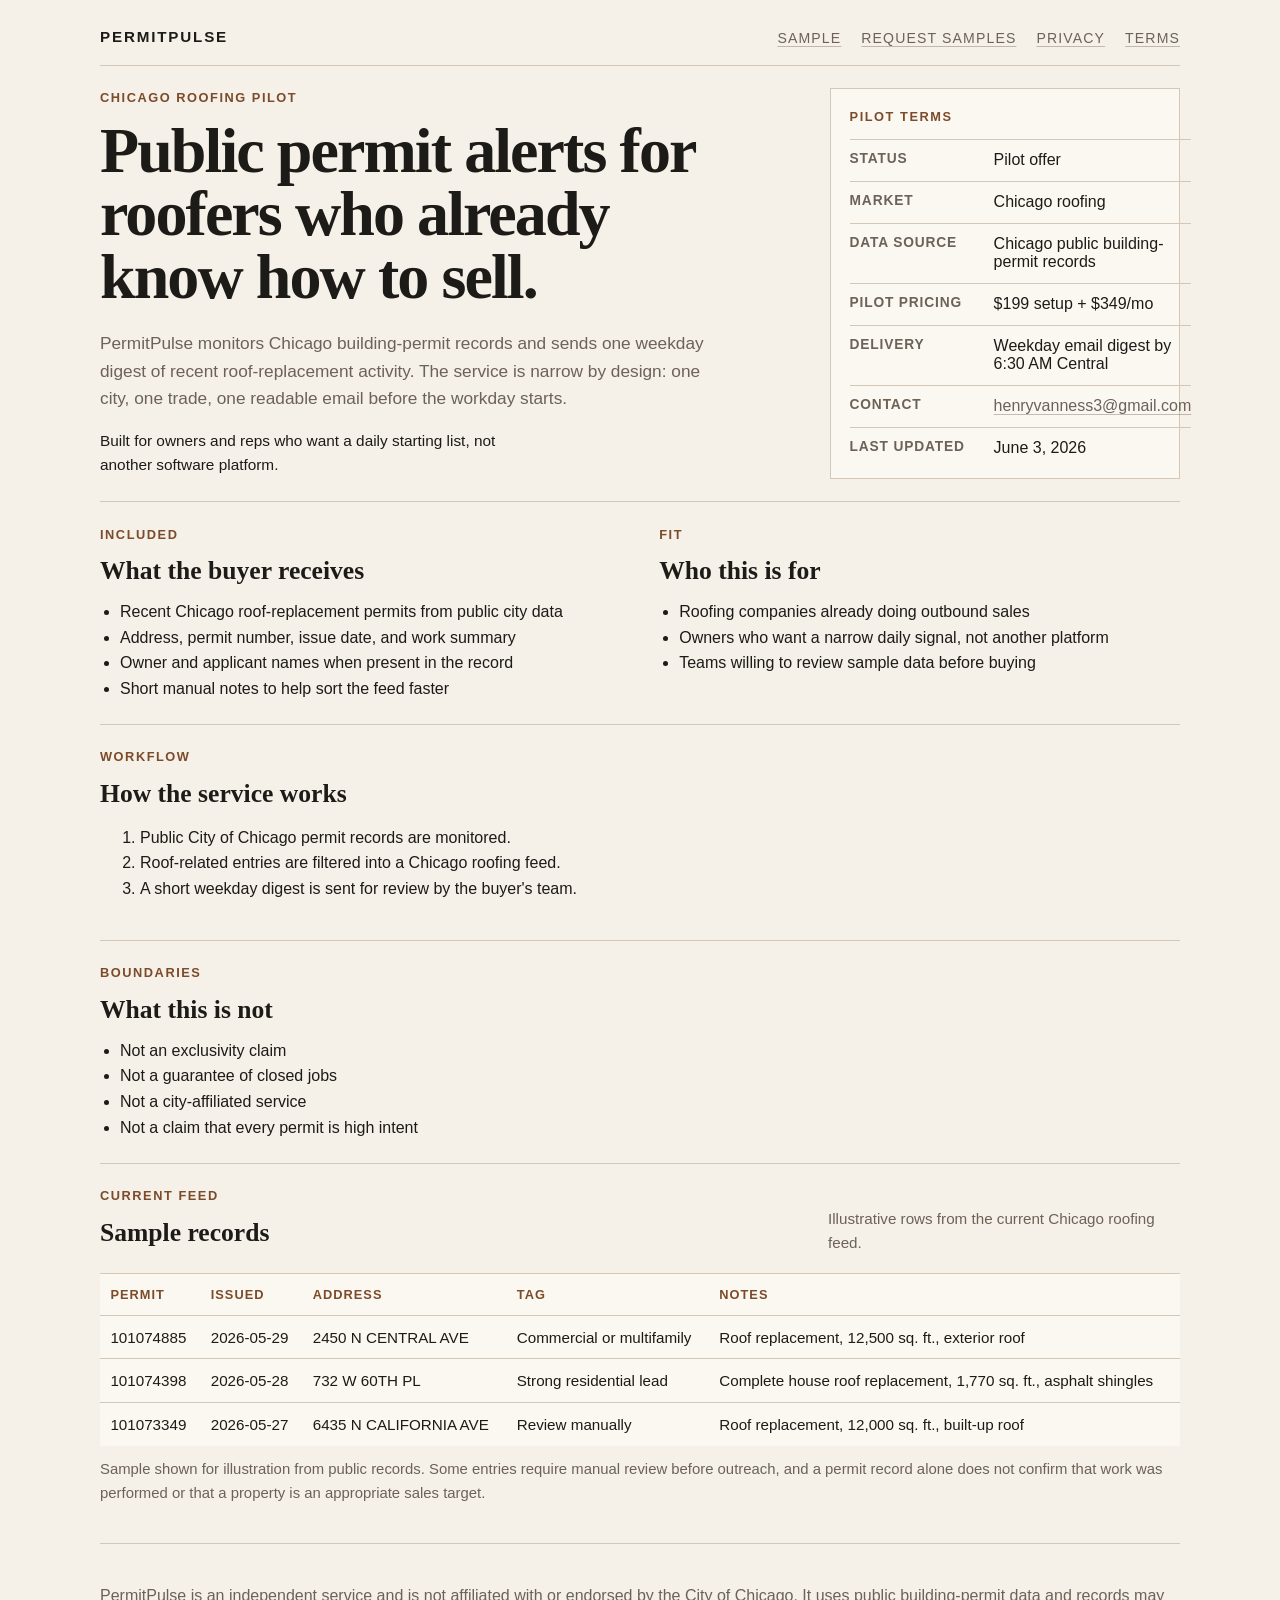
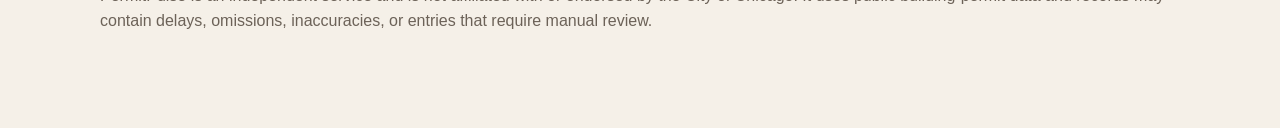
==== commit 7e538a00: "Replace placeholder legal pages with researched policies" ====
--- a/index.html
+++ b/index.html
@@ -155,7 +155,9 @@
         </table>
         <p class="sample-note">
           Sample shown for illustration from public records. Some entries require
-          manual review before outreach.
+          manual review before outreach, and a permit record alone does not
+          confirm that work was performed or that a property is an appropriate
+          sales target.
         </p>
       </section>
 
@@ -163,8 +165,8 @@
         <p>
           PermitPulse is an independent service and is not affiliated with or
           endorsed by the City of Chicago. It uses public building-permit data
-          and records may contain delays, omissions, or entries that require
-          manual review.
+          and records may contain delays, omissions, inaccuracies, or entries
+          that require manual review.
         </p>
       </section>
     </main>
--- a/styles.css
+++ b/styles.css
@@ -228,6 +228,35 @@
 }
 
 .disclosure {
+  border-bottom: 0;
+}
+
+.legal-page {
+  width: min(980px, calc(100vw - 2.5rem));
+}
+
+.legal-hero {
+  display: block;
+}
+
+.legal-stack {
+  margin-top: 0.25rem;
+}
+
+.legal-section {
+  padding-right: 0;
+}
+
+.legal-section h2 {
+  font-size: clamp(1.3rem, 1.8vw, 1.7rem);
+}
+
+.legal-section p,
+.legal-section li {
+  max-width: 52rem;
+}
+
+.legal-contact {
   border-bottom: 0;
 }
 
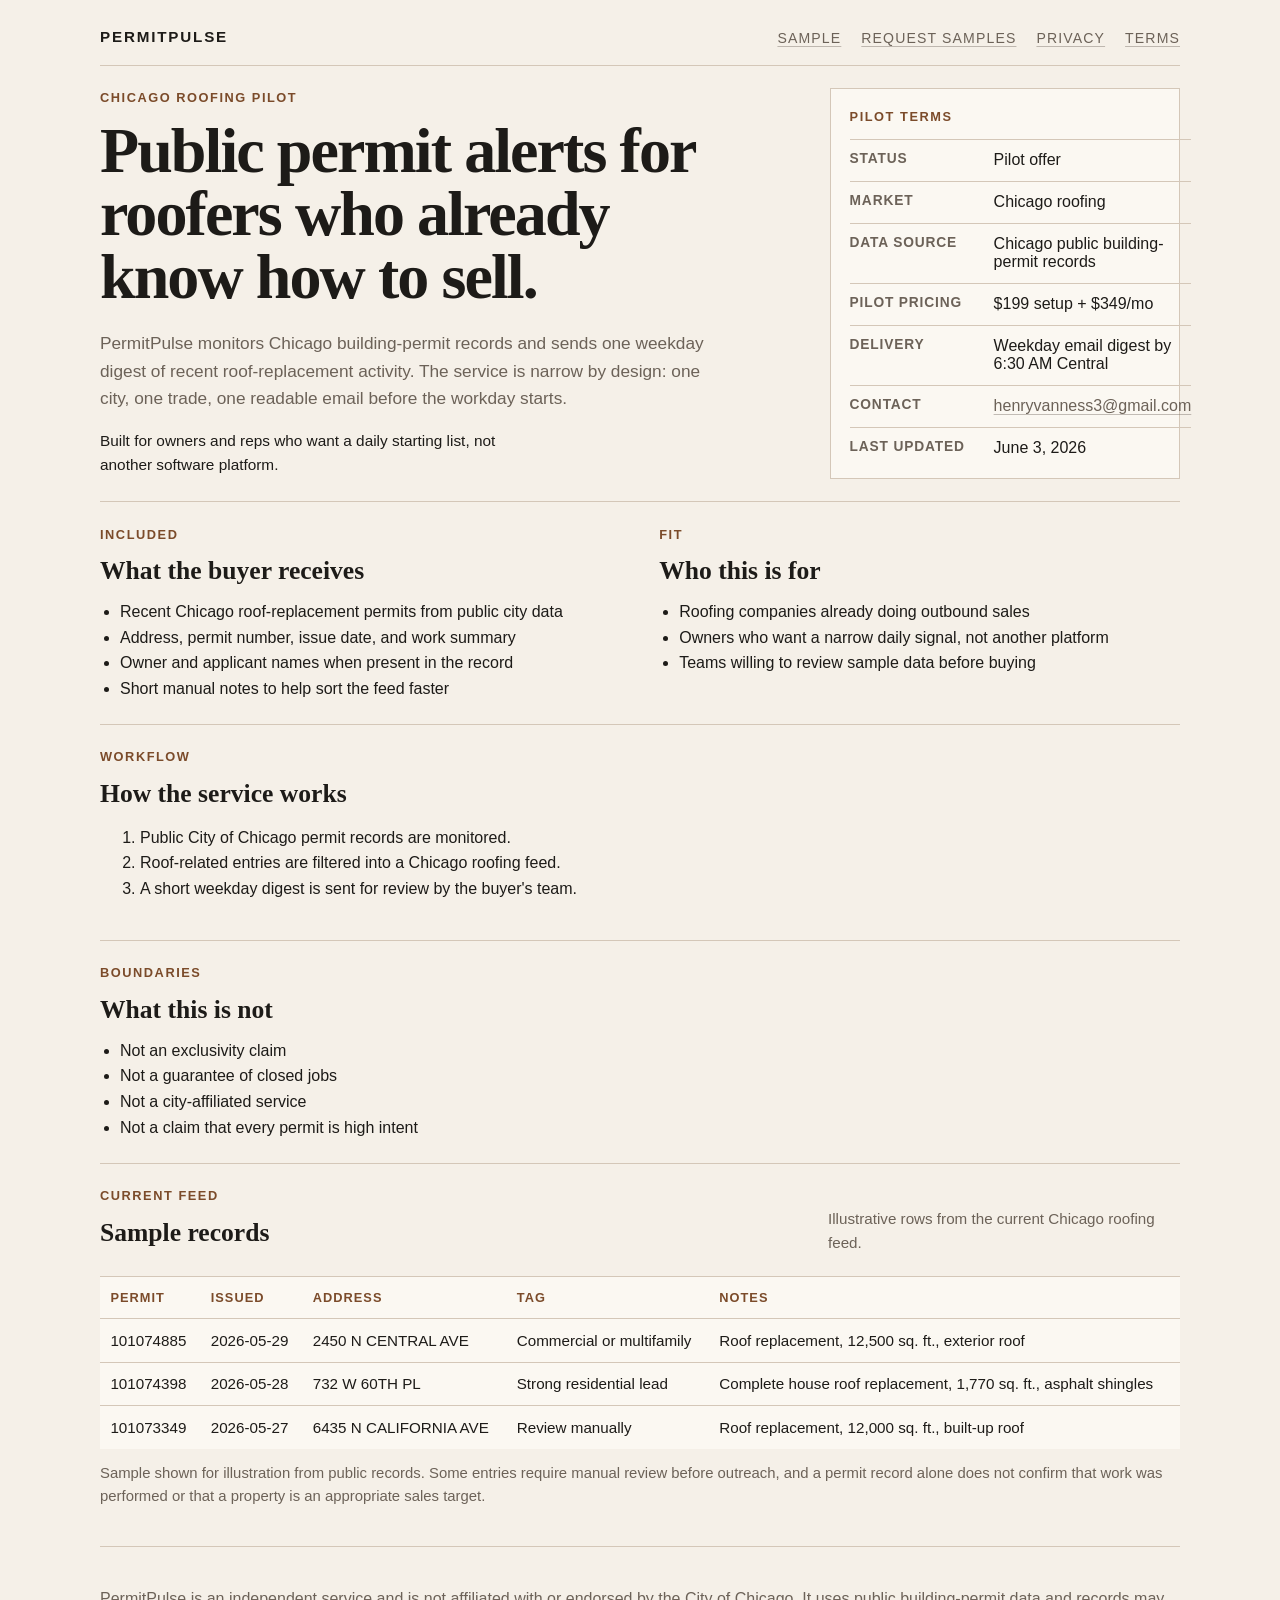
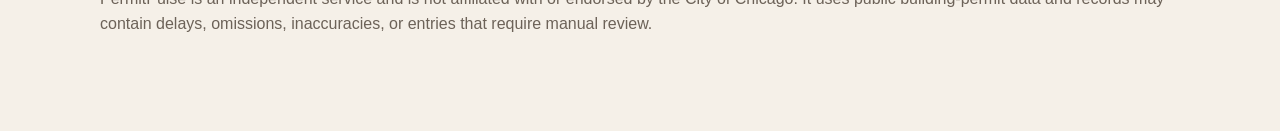
==== commit ca401ba7: "Finish PermitPulse release QA pass" ====
--- a/index.html
+++ b/index.html
@@ -4,6 +4,7 @@
     <meta charset="UTF-8" />
     <meta name="viewport" content="width=device-width, initial-scale=1.0" />
     <title>PermitPulse | Chicago Roofing Permit Alerts</title>
+    <link rel="icon" href="favicon.svg" type="image/svg+xml" />
     <link rel="stylesheet" href="styles.css" />
   </head>
   <body>
@@ -119,40 +120,42 @@
           </div>
           <p class="section-aside">Illustrative rows from the current Chicago roofing feed.</p>
         </div>
-        <table class="sample-table">
-          <thead>
-            <tr>
-              <th>Permit</th>
-              <th>Issued</th>
-              <th>Address</th>
-              <th>Tag</th>
-              <th>Notes</th>
-            </tr>
-          </thead>
-          <tbody>
-            <tr>
-              <td>101074885</td>
-              <td>2026-05-29</td>
-              <td>2450 N CENTRAL AVE</td>
-              <td>Commercial or multifamily</td>
-              <td>Roof replacement, 12,500 sq. ft., exterior roof</td>
-            </tr>
-            <tr>
-              <td>101074398</td>
-              <td>2026-05-28</td>
-              <td>732 W 60TH PL</td>
-              <td>Strong residential lead</td>
-              <td>Complete house roof replacement, 1,770 sq. ft., asphalt shingles</td>
-            </tr>
-            <tr>
-              <td>101073349</td>
-              <td>2026-05-27</td>
-              <td>6435 N CALIFORNIA AVE</td>
-              <td>Review manually</td>
-              <td>Roof replacement, 12,000 sq. ft., built-up roof</td>
-            </tr>
-          </tbody>
-        </table>
+        <div class="table-wrap">
+          <table class="sample-table">
+            <thead>
+              <tr>
+                <th>Permit</th>
+                <th>Issued</th>
+                <th>Address</th>
+                <th>Tag</th>
+                <th>Notes</th>
+              </tr>
+            </thead>
+            <tbody>
+              <tr>
+                <td data-label="Permit">101074885</td>
+                <td data-label="Issued">2026-05-29</td>
+                <td data-label="Address">2450 N CENTRAL AVE</td>
+                <td data-label="Tag">Commercial or multifamily</td>
+                <td data-label="Notes">Roof replacement, 12,500 sq. ft., exterior roof</td>
+              </tr>
+              <tr>
+                <td data-label="Permit">101074398</td>
+                <td data-label="Issued">2026-05-28</td>
+                <td data-label="Address">732 W 60TH PL</td>
+                <td data-label="Tag">Strong residential lead</td>
+                <td data-label="Notes">Complete house roof replacement, 1,770 sq. ft., asphalt shingles</td>
+              </tr>
+              <tr>
+                <td data-label="Permit">101073349</td>
+                <td data-label="Issued">2026-05-27</td>
+                <td data-label="Address">6435 N CALIFORNIA AVE</td>
+                <td data-label="Tag">Review manually</td>
+                <td data-label="Notes">Roof replacement, 12,000 sq. ft., built-up roof</td>
+              </tr>
+            </tbody>
+          </table>
+        </div>
         <p class="sample-note">
           Sample shown for illustration from public records. Some entries require
           manual review before outreach, and a permit record alone does not
--- a/styles.css
+++ b/styles.css
@@ -192,6 +192,11 @@
   background: var(--panel);
 }
 
+.table-wrap {
+  overflow-x: auto;
+  -webkit-overflow-scrolling: touch;
+}
+
 .sample-table th,
 .sample-table td {
   padding: 0.8rem 0.65rem;
@@ -277,4 +282,54 @@
     grid-template-columns: 1fr;
     gap: 0.2rem;
   }
-}
+
+  .table-wrap {
+    overflow-x: visible;
+  }
+
+  .sample-table,
+  .sample-table thead,
+  .sample-table tbody,
+  .sample-table tr,
+  .sample-table th,
+  .sample-table td {
+    display: block;
+    width: 100%;
+  }
+
+  .sample-table {
+    min-width: 0;
+    background: transparent;
+  }
+
+  .sample-table thead {
+    display: none;
+  }
+
+  .sample-table tbody {
+    display: grid;
+    gap: 0.85rem;
+  }
+
+  .sample-table tr {
+    border: 1px solid var(--line);
+    background: var(--panel);
+    padding: 0.25rem 0;
+  }
+
+  .sample-table td {
+    border-top: 0;
+    padding: 0.55rem 0.75rem;
+  }
+
+  .sample-table td::before {
+    content: attr(data-label);
+    display: block;
+    margin-bottom: 0.2rem;
+    color: var(--accent);
+    font-size: 0.74rem;
+    font-weight: 700;
+    letter-spacing: 0.08em;
+    text-transform: uppercase;
+  }
+}
